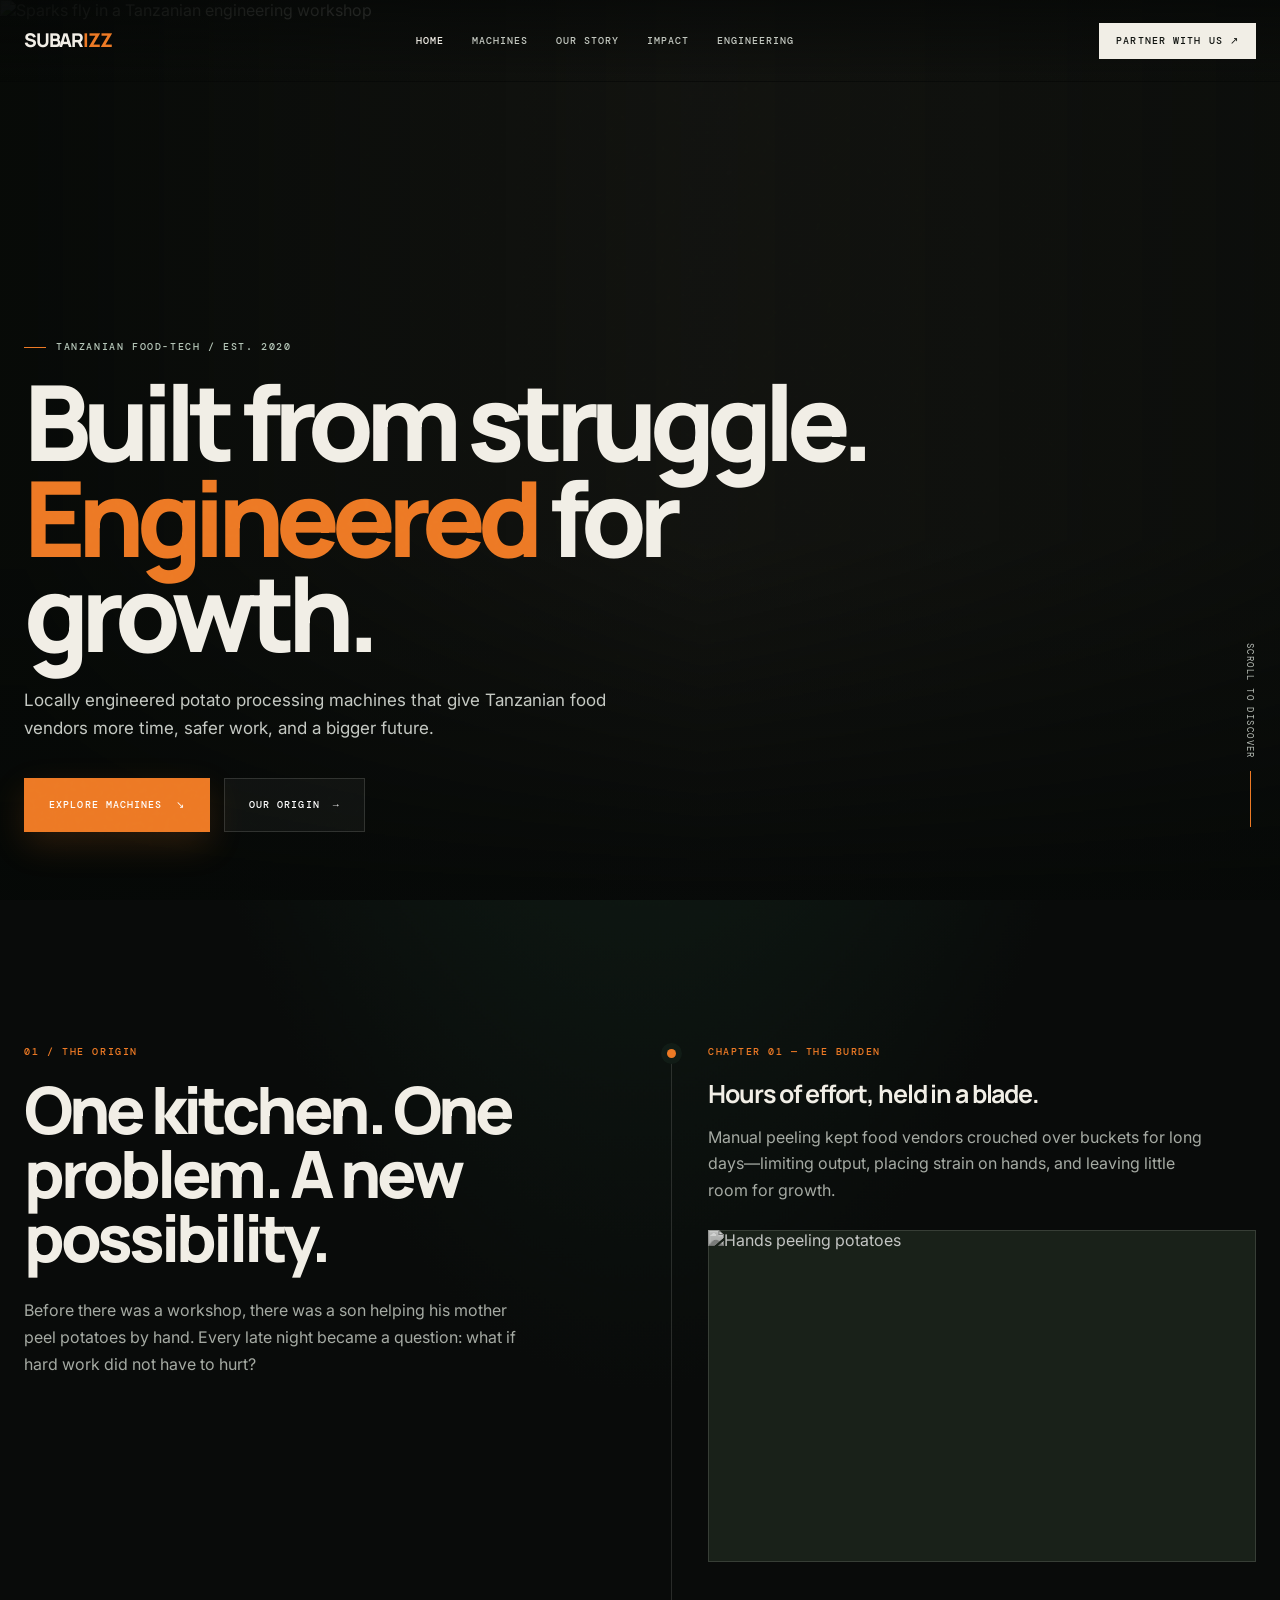
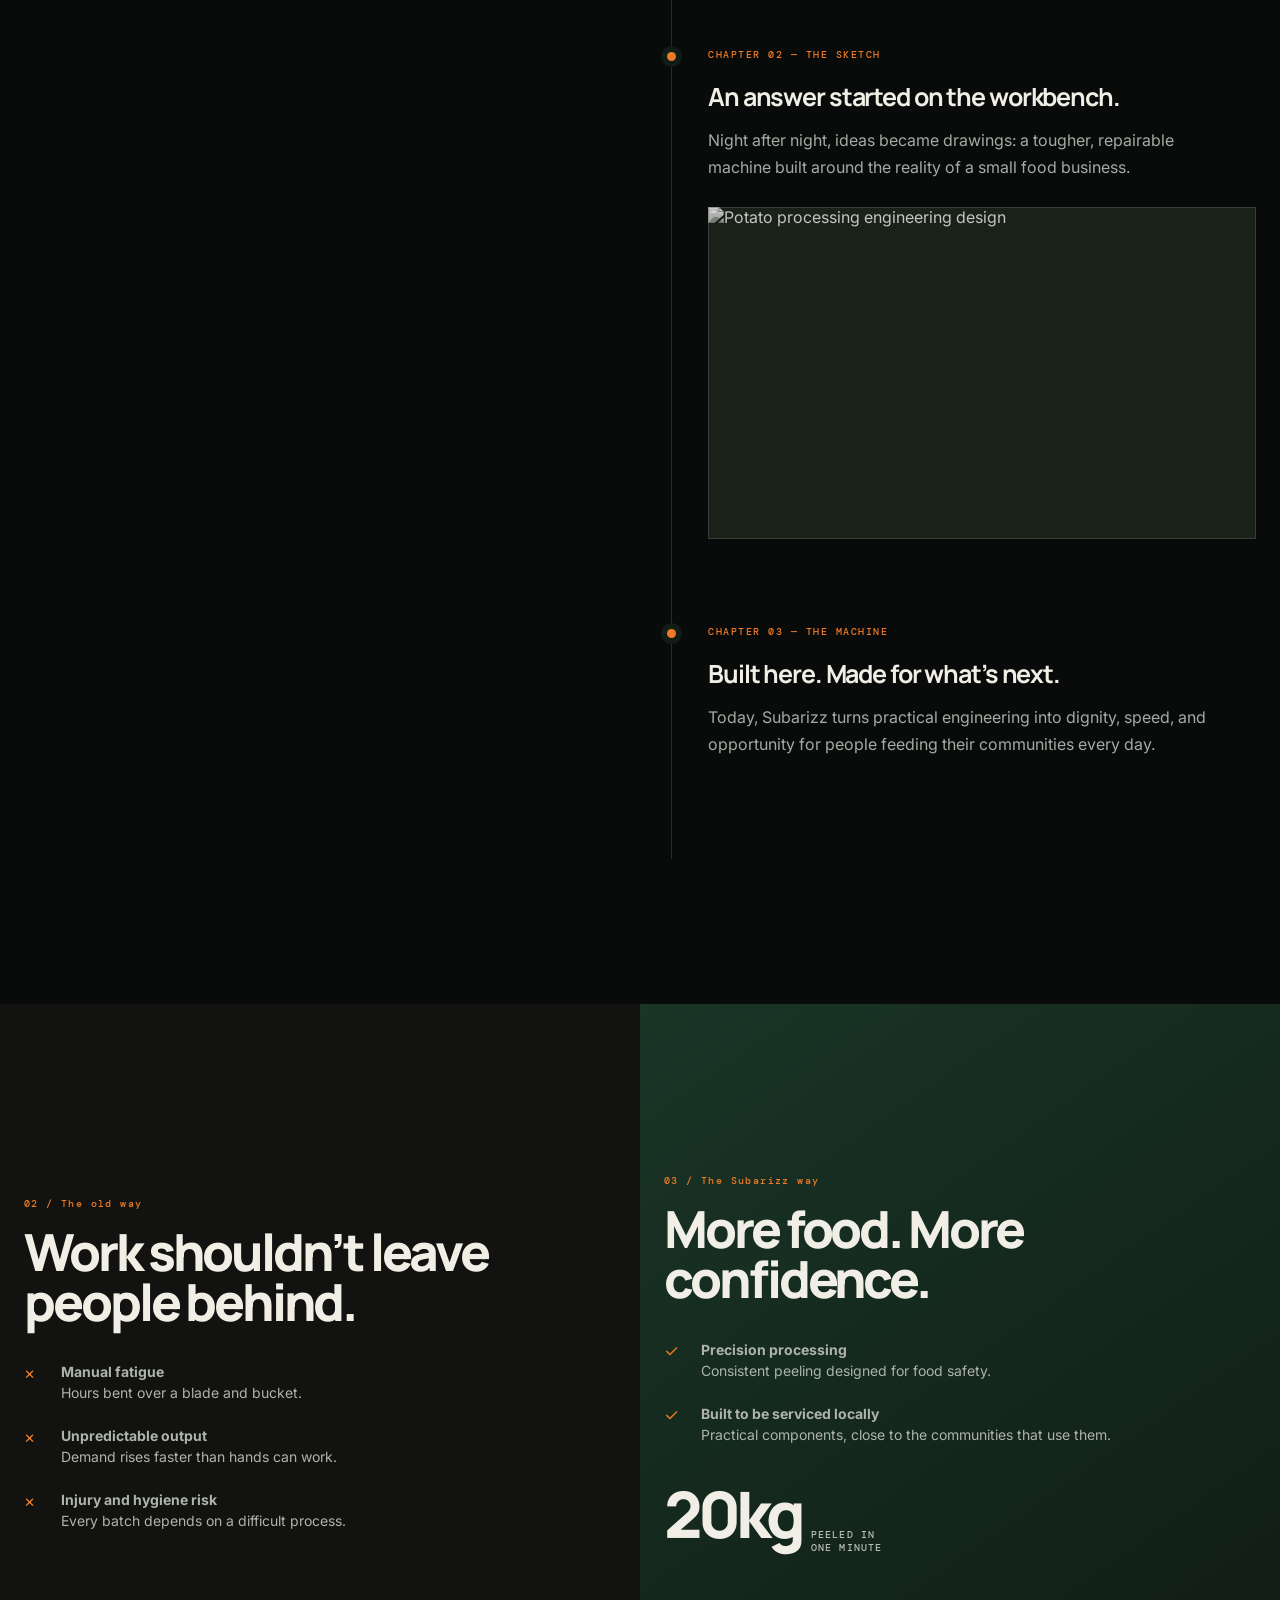
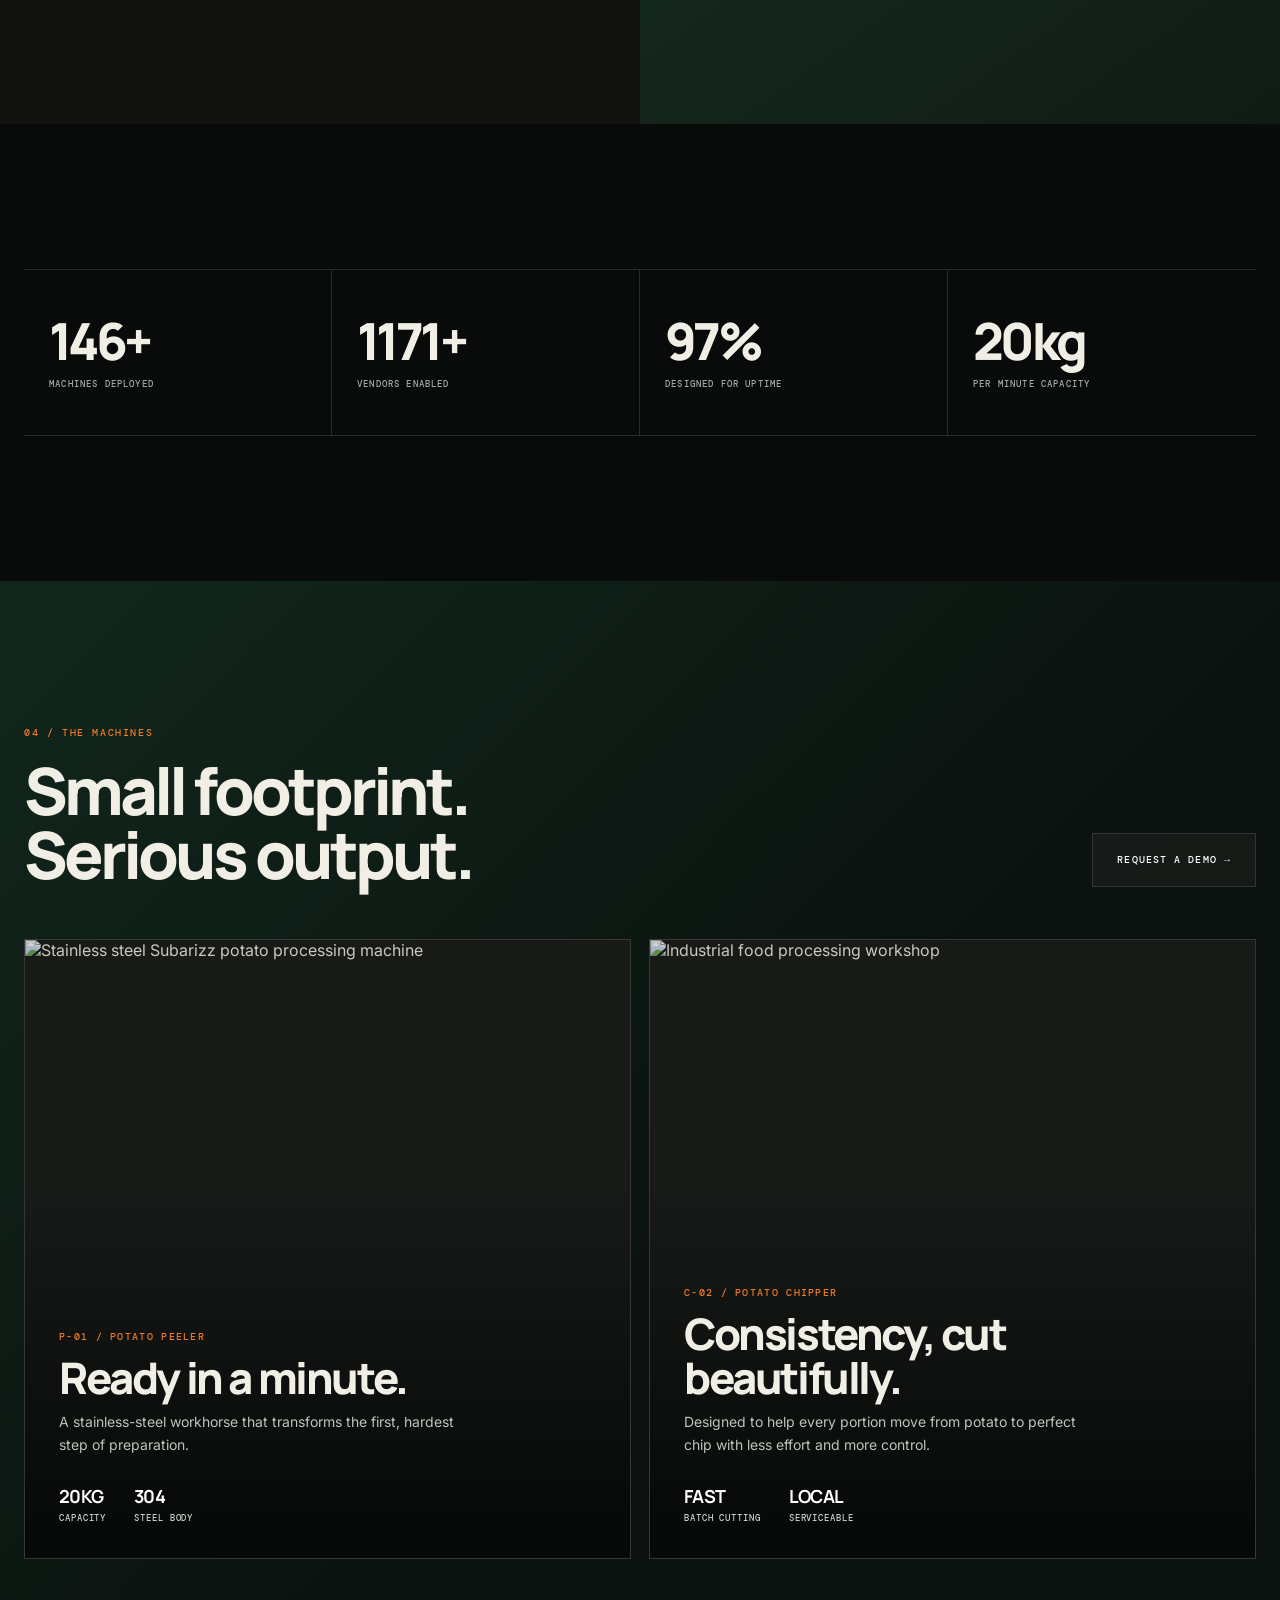
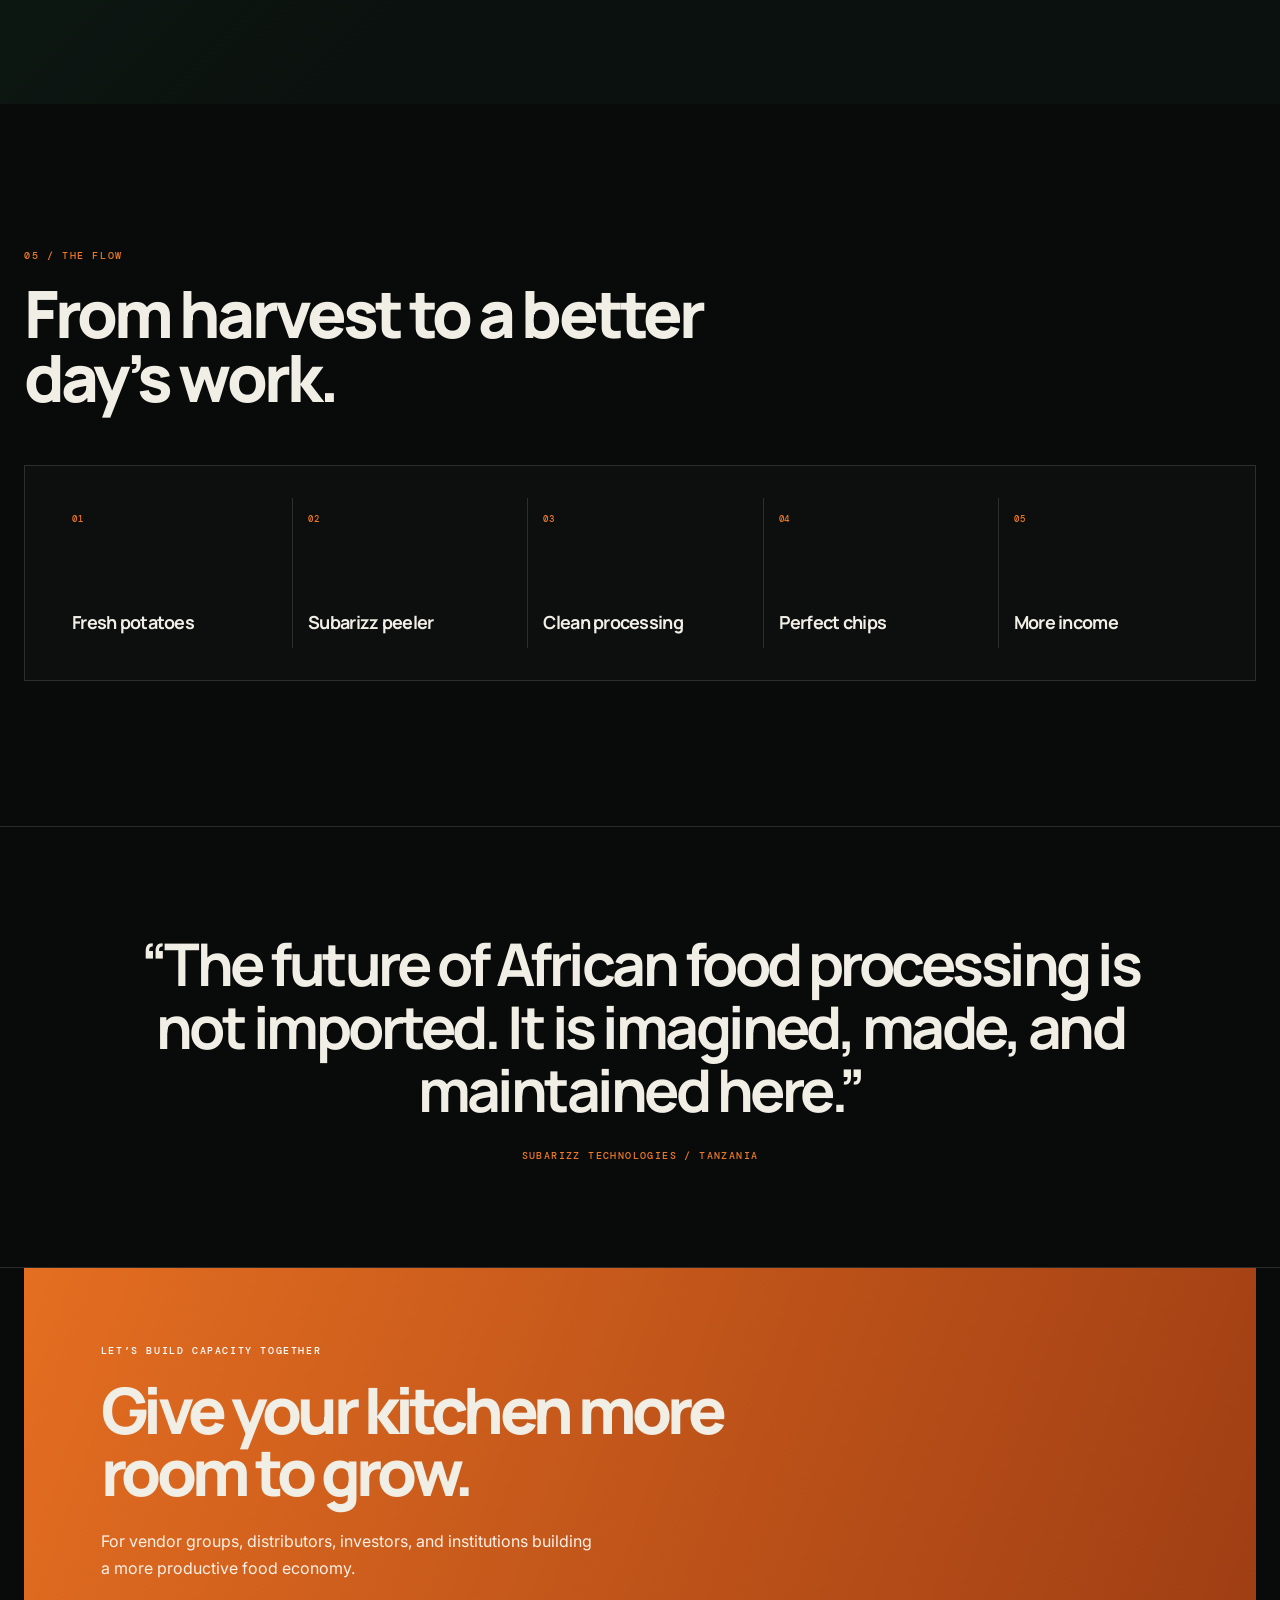
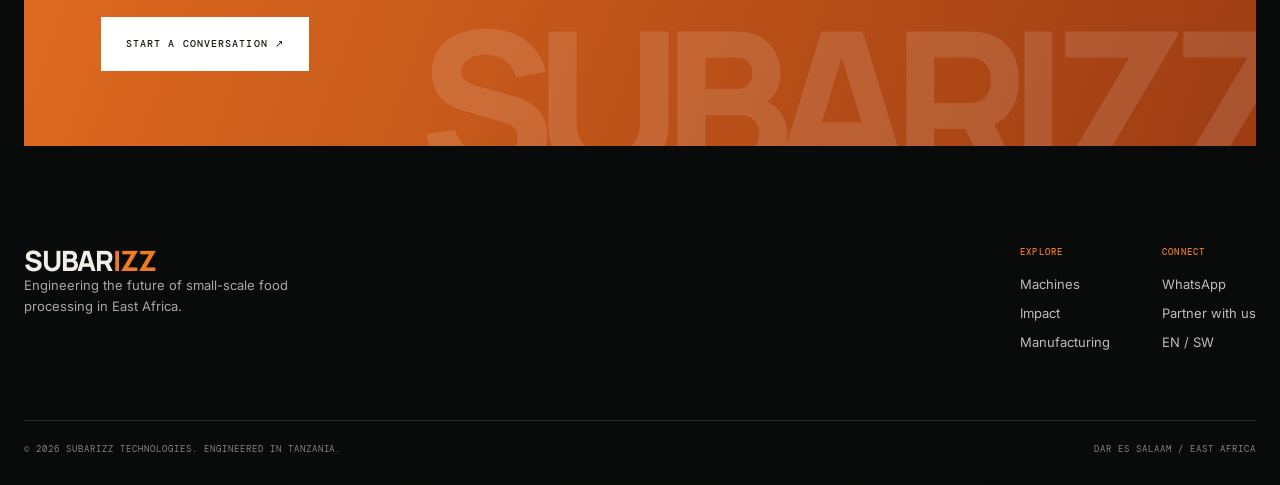
==== home.html @ 7fdd766c "added files" ====
<!doctype html><html lang="en"><head><meta charset="utf-8"><meta name="viewport" content="width=device-width,initial-scale=1"><meta name="theme-color" content="#090b0a"><meta name="description" content="Subarizz Technologies engineers potato processing machines for a more productive African food economy."><title>Subarizz Technologies — Engineered for Growth</title><link rel="stylesheet" href="subarizz.css"></head>
<body><div class="site"><div class="noise"></div><nav class="nav"><a class="brand" href="home.html">SUBAR<i>IZZ</i></a><div class="nav-links"><a class="active" href="home.html">Home</a><a href="#machines">Machines</a><a href="#origin">Our story</a><a href="impact.html">Impact</a><a href="manufacturing.html">Engineering</a></div><a class="nav-cta" href="#contact">Partner with us ↗</a><button class="menu" aria-label="Open menu">☰</button></nav>
<main><section class="hero"><div class="hero-media"><img alt="Sparks fly in a Tanzanian engineering workshop" src="https://lh3.googleusercontent.com/aida-public/[base64]"></div><div class="hero-copy"><div class="eyebrow reveal">Tanzanian food-tech / EST. 2020</div><h1 class="reveal delay-1">Built from struggle.<br><span class="accent">Engineered</span> for growth.</h1><p class="lead reveal delay-2">Locally engineered potato processing machines that give Tanzanian food vendors more time, safer work, and a bigger future.</p><div class="hero-actions reveal delay-2"><a class="button primary" href="#machines">Explore machines <span>↘</span></a><a class="button" href="#origin">Our origin <span>→</span></a></div></div><div class="scroll-note">Scroll to discover</div></section>

<section class="section" id="origin"><div class="story"><div class="sticky-intro reveal"><p class="section-label">01 / The origin</p><h2>One kitchen. One problem. A new possibility.</h2><p class="section-intro">Before there was a workshop, there was a son helping his mother peel potatoes by hand. Every late night became a question: what if hard work did not have to hurt?</p></div><div class="timeline"><article class="story-card reveal"><div class="story-number">CHAPTER 01 — THE BURDEN</div><h3>Hours of effort, held in a blade.</h3><p>Manual peeling kept food vendors crouched over buckets for long days—limiting output, placing strain on hands, and leaving little room for growth.</p><div class="image-frame"><img alt="Hands peeling potatoes" src="https://lh3.googleusercontent.com/aida-public/[base64]"></div></article><article class="story-card reveal"><div class="story-number">CHAPTER 02 — THE SKETCH</div><h3>An answer started on the workbench.</h3><p>Night after night, ideas became drawings: a tougher, repairable machine built around the reality of a small food business.</p><div class="image-frame"><img alt="Potato processing engineering design" src="https://lh3.googleusercontent.com/aida-public/[base64]"></div></article><article class="story-card reveal"><div class="story-number">CHAPTER 03 — THE MACHINE</div><h3>Built here. Made for what’s next.</h3><p>Today, Subarizz turns practical engineering into dignity, speed, and opportunity for people feeding their communities every day.</p></article></div></div></section>

<section class="split"><div class="split-pane manual reveal"><span class="pane-index">02 / The old way</span><h2>Work shouldn’t leave people behind.</h2><div class="features"><div class="feature"><span>×</span><div><b>Manual fatigue</b><br>Hours bent over a blade and bucket.</div></div><div class="feature"><span>×</span><div><b>Unpredictable output</b><br>Demand rises faster than hands can work.</div></div><div class="feature"><span>×</span><div><b>Injury and hygiene risk</b><br>Every batch depends on a difficult process.</div></div></div></div><div class="split-pane solution reveal"><span class="pane-index">03 / The Subarizz way</span><h2>More food. More confidence.</h2><div class="features"><div class="feature"><span>✓</span><div><b>Precision processing</b><br>Consistent peeling designed for food safety.</div></div><div class="feature"><span>✓</span><div><b>Built to be serviced locally</b><br>Practical components, close to the communities that use them.</div></div></div><div class="metric"><b>20kg</b><small>peeled in<br>one minute</small></div></div></section>

<section class="section"><div class="stats reveal"><div class="stat"><b data-count="150" data-suffix="+">0</b><span>Machines deployed</span></div><div class="stat"><b data-count="1200" data-suffix="+">0</b><span>Vendors enabled</span></div><div class="stat"><b data-count="99" data-suffix="%">0</b><span>Designed for uptime</span></div><div class="stat"><b data-count="20" data-suffix="kg">0</b><span>Per minute capacity</span></div></div></section>

<section class="section dark-green" id="machines"><div class="products-header reveal"><div><p class="section-label">04 / The machines</p><h2>Small footprint.<br>Serious output.</h2></div><a class="button" href="#contact">Request a demo →</a></div><div class="products"><article class="product media-card reveal"><img alt="Stainless steel Subarizz potato processing machine" src="https://lh3.googleusercontent.com/aida-public/[base64]"><div class="product-copy"><span class="product-name">P-01 / Potato peeler</span><h3>Ready in a minute.</h3><p>A stainless-steel workhorse that transforms the first, hardest step of preparation.</p><div class="product-meta"><span><b>20kg</b>capacity</span><span><b>304</b>steel body</span></div></div></article><article class="product media-card reveal delay-1"><img alt="Industrial food processing workshop" src="https://lh3.googleusercontent.com/aida-public/[base64]"><div class="product-copy"><span class="product-name">C-02 / Potato chipper</span><h3>Consistency, cut beautifully.</h3><p>Designed to help every portion move from potato to perfect chip with less effort and more control.</p><div class="product-meta"><span><b>Fast</b>batch cutting</span><span><b>Local</b>serviceable</span></div></div></article></div></section>

<section class="section"><div class="reveal"><p class="section-label">05 / The flow</p><h2>From harvest to a better day’s work.</h2></div><div class="flow reveal"><div class="flow-step"><span class="flow-num">01</span><b>Fresh potatoes</b></div><div class="flow-step"><span class="flow-num">02</span><b>Subarizz peeler</b></div><div class="flow-step"><span class="flow-num">03</span><b>Clean processing</b></div><div class="flow-step"><span class="flow-num">04</span><b>Perfect chips</b></div><div class="flow-step"><span class="flow-num">05</span><b>More income</b></div></div></section>

<section class="quote"><blockquote class="reveal">“The future of African food processing is not imported. It is imagined, made, and maintained here.”</blockquote><cite class="reveal delay-1">Subarizz Technologies / Tanzania</cite></section>

<section class="cta-banner" id="contact"><p class="section-label" style="color:#fff">Let’s build capacity together</p><h2>Give your kitchen more room to grow.</h2><p>For vendor groups, distributors, investors, and institutions building a more productive food economy.</p><a class="button" href="https://wa.me/255000000000">Start a conversation ↗</a></section></main>
<footer class="footer"><div class="footer-top"><div><a class="brand" href="home.html">SUBAR<i>IZZ</i></a><p>Engineering the future of small-scale food processing in East Africa.</p></div><div class="footer-links"><div><b>Explore</b><a href="#machines">Machines</a><a href="impact.html">Impact</a><a href="manufacturing.html">Manufacturing</a></div><div><b>Connect</b><a href="#contact">WhatsApp</a><a href="#contact">Partner with us</a><a href="#contact">EN / SW</a></div></div></div><div class="footer-bottom"><span>© 2026 Subarizz Technologies. Engineered in Tanzania.</span><span>Dar es Salaam / East Africa</span></div></footer></div><script src="subarizz.js"></script></body></html>
---- subarizz.css ----
@import url('https://fonts.googleapis.com/css2?family=DM+Mono:wght@400;500&family=Inter:wght@400;500;600;700;800&family=Manrope:wght@500;600;700;800&display=swap');

:root{--ink:#090b0a;--ink-2:#101512;--green:#183d2e;--green-bright:#6da37b;--cream:#f1eee6;--muted:#a5aaa3;--line:rgba(241,238,230,.14);--orange:#ed7a25;--silver:#c8cbc5;--max:1280px}*{box-sizing:border-box}html{scroll-behavior:smooth}body{margin:0;background:var(--ink);color:var(--cream);font-family:Inter,Arial,sans-serif;overflow-x:hidden}.site{background:radial-gradient(ellipse 90% 55% at 50% -10%,#1b3828 0%,transparent 55%),var(--ink)}a{color:inherit;text-decoration:none}button,input,textarea{font:inherit}.noise{pointer-events:none;position:fixed;inset:0;z-index:30;opacity:.04;background-image:url("data:image/svg+xml,%3Csvg viewBox='0 0 180 180' xmlns='http://www.w3.org/2000/svg'%3E%3Cfilter id='n'%3E%3CfeTurbulence type='fractalNoise' baseFrequency='.9' numOctaves='4' stitchTiles='stitch'/%3E%3C/filter%3E%3Crect width='100%25' height='100%25' filter='url(%23n)' opacity='.7'/%3E%3C/svg%3E");mix-blend-mode:soft-light}.nav{height:82px;position:fixed;z-index:20;top:0;left:0;width:100%;display:flex;align-items:center;justify-content:space-between;padding:0 max(24px,calc((100% - var(--max))/2));border-bottom:1px solid transparent;transition:.35s;background:linear-gradient(180deg,rgba(5,7,6,.64),transparent)}.nav.scrolled{background:rgba(9,11,10,.85);backdrop-filter:blur(18px);border-color:var(--line)}.brand{font:800 19px/1 Manrope,sans-serif;letter-spacing:-1.2px}.brand i{color:var(--orange);font-style:normal}.nav-links{display:flex;align-items:center;gap:28px;font:500 10px/1 'DM Mono',monospace;letter-spacing:.1em;text-transform:uppercase;color:#c3c8c0}.nav-links a{transition:.25s}.nav-links a:hover,.nav-links a.active{color:var(--cream)}.nav-cta,.button{border:0;cursor:pointer;display:inline-flex;align-items:center;justify-content:center;gap:13px;text-transform:uppercase;font:500 10px/1 'DM Mono',monospace;letter-spacing:.11em;transition:.3s}.nav-cta{padding:13px 17px;background:var(--cream);color:#101310}.nav-cta:hover{background:var(--orange);color:white;transform:translateY(-2px)}.menu{display:none;background:none;border:0;color:white;font-size:24px}.hero{min-height:100vh;display:grid;align-items:end;position:relative;overflow:hidden;padding:150px max(24px,calc((100% - var(--max))/2)) 68px}.hero-media,.hero-media:after{position:absolute;inset:0}.hero-media{z-index:0;background:#1a1a16}.hero-media img{width:100%;height:100%;object-fit:cover;opacity:.65;filter:saturate(.78) contrast(1.08);transform:scale(1.06);animation:ken 15s ease-out both}.hero-media:after{content:'';background:linear-gradient(90deg,rgba(5,8,6,.88) 2%,rgba(5,8,6,.35) 55%,rgba(5,8,6,.65)),linear-gradient(0deg,#090b0a 0%,transparent 40%)}@keyframes ken{to{transform:scale(1)}}.hero-copy{position:relative;z-index:1;max-width:900px}.eyebrow{font:500 10px/1.2 'DM Mono',monospace;color:#b5c6b8;letter-spacing:.16em;text-transform:uppercase;display:flex;align-items:center;gap:10px}.eyebrow:before{content:'';display:inline-block;width:22px;height:1px;background:var(--orange)}h1,h2,h3,p{margin-top:0}.hero h1{font:800 clamp(48px,8.2vw,126px)/.91 Manrope,sans-serif;letter-spacing:-.075em;margin:20px 0 26px;max-width:1000px}.accent{color:var(--orange)}.lead{max-width:600px;color:#c5c9c3;font-size:17px;line-height:1.65}.hero-actions{display:flex;align-items:center;gap:14px;margin-top:36px}.button{height:54px;padding:0 24px;color:#fff;border:1px solid var(--line);background:rgba(255,255,255,.04)}.button.primary{background:var(--orange);border-color:var(--orange);box-shadow:0 13px 35px rgba(237,122,37,.16)}.button:hover{transform:translateY(-3px);background:#fff;color:#0a0c0a;border-color:#fff}.scroll-note{position:absolute;right:max(24px,calc((100% - var(--max))/2));bottom:73px;z-index:1;writing-mode:vertical-rl;display:flex;gap:12px;align-items:center;color:#b8beb7;font:400 9px 'DM Mono',monospace;letter-spacing:.16em;text-transform:uppercase}.scroll-note:after{content:'';width:1px;height:56px;background:var(--orange);animation:scroll 1.8s ease-in-out infinite}@keyframes scroll{50%{transform:scaleY(.3);transform-origin:bottom}}.section{padding:145px max(24px,calc((100% - var(--max))/2));position:relative}.section.dark-green{background:linear-gradient(135deg,#11271d,#0b110e 60%)}.section-label{color:var(--orange);font:500 10px 'DM Mono',monospace;letter-spacing:.16em;text-transform:uppercase;margin-bottom:20px}.section h2{font:800 clamp(36px,5.1vw,76px)/.98 Manrope,sans-serif;letter-spacing:-.06em;max-width:750px;margin-bottom:27px}.section-intro{color:var(--muted);font-size:16px;line-height:1.7;max-width:510px}.story{display:grid;grid-template-columns:1fr 1.1fr;gap:9vw;align-items:start}.sticky-intro{position:sticky;top:145px}.timeline{border-left:1px solid var(--line);padding-left:36px}.story-card{position:relative;padding:0 0 86px}.story-card:before{content:'';position:absolute;width:9px;height:9px;border-radius:50%;background:var(--orange);left:-41px;top:4px;box-shadow:0 0 0 6px #111c16}.story-number{font:500 10px 'DM Mono',monospace;letter-spacing:.15em;color:var(--orange);margin-bottom:18px}.story-card h3{font:700 25px Manrope,sans-serif;letter-spacing:-.045em;margin-bottom:13px}.story-card p{color:var(--muted);line-height:1.65;max-width:500px}.image-frame{margin-top:27px;position:relative;overflow:hidden;background:#192119}.image-frame:after{content:'';position:absolute;inset:0;border:1px solid var(--line);pointer-events:none}.image-frame img{width:100%;aspect-ratio:1.65;object-fit:cover;display:block;filter:grayscale(1);opacity:.8;transition:1.2s}.story-card:hover img,.media-card:hover img{filter:grayscale(0);transform:scale(1.05);opacity:1}.split{display:grid;grid-template-columns:1fr 1fr;min-height:720px}.split-pane{padding:clamp(55px,8vw,130px) max(24px,calc((100vw - var(--max))/4));display:flex;flex-direction:column;justify-content:center;position:relative;overflow:hidden}.split-pane.manual{background:#121310}.split-pane.solution{background:linear-gradient(145deg,#193526,#101b15)}.pane-index{font:500 10px 'DM Mono',monospace;letter-spacing:.14em;color:var(--orange)}.split h2{font:800 clamp(38px,4vw,66px)/.98 Manrope,sans-serif;letter-spacing:-.06em;margin:16px 0 35px}.features{display:grid;gap:22px}.feature{display:grid;grid-template-columns:24px 1fr;gap:13px;color:#aeb3ad;font-size:14px;line-height:1.5}.feature span{color:var(--orange);font-size:17px}.metric{display:flex;align-items:baseline;gap:10px;margin-top:40px}.metric b{font:800 64px/.9 Manrope,sans-serif;letter-spacing:-.08em}.metric small{color:#b6bbb5;font:500 10px 'DM Mono',monospace;letter-spacing:.12em;text-transform:uppercase;max-width:110px}.stats{display:grid;grid-template-columns:repeat(4,1fr);border-top:1px solid var(--line);border-bottom:1px solid var(--line)}.stat{padding:45px 25px;border-right:1px solid var(--line)}.stat:last-child{border:0}.stat b{display:block;font:800 clamp(38px,4vw,60px)/1 Manrope,sans-serif;letter-spacing:-.07em}.stat span{display:block;color:var(--muted);margin-top:12px;font:500 9px 'DM Mono',monospace;letter-spacing:.13em;text-transform:uppercase}.products-header{display:flex;justify-content:space-between;align-items:end;margin-bottom:52px}.products-header h2{margin:0}.products{display:grid;grid-template-columns:1fr 1fr;gap:18px}.product{position:relative;min-height:620px;overflow:hidden;padding:34px;background:#171a17;border:1px solid var(--line);display:flex;flex-direction:column;justify-content:flex-end}.product img{position:absolute;inset:0;width:100%;height:100%;object-fit:cover;opacity:.82;filter:saturate(.8);transition:1s}.product:after{content:'';position:absolute;inset:0;background:linear-gradient(0deg,rgba(5,8,6,.93) 5%,transparent 60%)}.product:hover img{transform:scale(1.07)}.product-copy{z-index:1;position:relative}.product-name{font:500 10px 'DM Mono',monospace;letter-spacing:.13em;color:var(--orange);text-transform:uppercase}.product h3{font:800 clamp(32px,3.4vw,54px)/1 Manrope,sans-serif;letter-spacing:-.055em;margin:12px 0}.product p{max-width:400px;color:#bec4bc;font-size:14px;line-height:1.6}.product-meta{display:flex;gap:28px;margin-top:28px}.product-meta span{font:500 9px 'DM Mono',monospace;letter-spacing:.1em;text-transform:uppercase;color:#c9cec7}.product-meta b{font:700 18px Manrope,sans-serif;color:white;display:block;letter-spacing:-.04em;margin-bottom:4px}.flow{padding:32px;border:1px solid var(--line);background:rgba(255,255,255,.02);display:grid;grid-template-columns:repeat(5,1fr);gap:10px;margin-top:55px}.flow-step{min-height:150px;position:relative;padding:15px;border-left:1px solid var(--line);display:flex;flex-direction:column;justify-content:space-between}.flow-step:first-child{border:0}.flow-num{font:500 9px 'DM Mono',monospace;color:var(--orange);letter-spacing:.1em}.flow-step b{font:700 18px/1.1 Manrope,sans-serif;letter-spacing:-.04em}.impact-grid{display:grid;grid-template-columns:1.4fr .8fr .8fr;gap:16px;margin-top:55px}.impact-card{min-height:300px;padding:30px;background:#173222;border:1px solid rgba(255,255,255,.12);position:relative;overflow:hidden}.impact-card:nth-child(2),.impact-card:nth-child(3){background:#161a17}.impact-card b{font:800 60px/.9 Manrope,sans-serif;letter-spacing:-.08em;display:block}.impact-card p{color:#bcc3bb;margin:18px 0 0;font-size:13px;line-height:1.5}.impact-card .ring{position:absolute;right:-33px;bottom:-45px;width:190px;height:190px;border:1px solid rgba(237,122,37,.5);border-radius:50%;box-shadow:0 0 0 25px rgba(237,122,37,.08),0 0 0 50px rgba(237,122,37,.04)}.manufacturing{display:grid;grid-template-columns:1fr 1fr;gap:48px;align-items:center}.manufacturing .large-media{height:610px;overflow:hidden;position:relative}.large-media img{height:100%;width:100%;object-fit:cover;filter:grayscale(.7);transition:1s}.large-media:hover img{filter:none;transform:scale(1.04)}.manufacturing-list{display:grid;gap:0;margin-top:35px}.manufacturing-list div{padding:18px 0;border-top:1px solid var(--line);display:flex;justify-content:space-between;gap:20px}.manufacturing-list span{font:500 10px 'DM Mono',monospace;letter-spacing:.12em;color:var(--orange)}.manufacturing-list b{font:600 15px Manrope,sans-serif}.quote{border-top:1px solid var(--line);border-bottom:1px solid var(--line);padding:105px 0;text-align:center}.quote blockquote{font:700 clamp(31px,4.6vw,65px)/1.07 Manrope,sans-serif;letter-spacing:-.06em;max-width:1000px;margin:0 auto}.quote cite{display:block;margin-top:28px;font:500 10px 'DM Mono',monospace;letter-spacing:.14em;color:var(--orange);text-transform:uppercase;font-style:normal}.cta-banner{margin:0 max(24px,calc((100% - var(--max))/2));padding:75px clamp(26px,6vw,86px);background:linear-gradient(110deg,#e46e21,#9d3c13);position:relative;overflow:hidden}.cta-banner:after{content:'SUBARIZZ';position:absolute;right:-30px;bottom:-58px;font:800 clamp(86px,16vw,220px)/1 Manrope,sans-serif;letter-spacing:-.1em;color:rgba(255,255,255,.12)}.cta-banner h2{z-index:1;position:relative;font:800 clamp(36px,5vw,67px)/.96 Manrope,sans-serif;letter-spacing:-.07em;max-width:680px;margin:0 0 26px}.cta-banner p{position:relative;z-index:1;max-width:500px;color:#fff1e8;line-height:1.65}.cta-banner .button{position:relative;z-index:1;margin-top:20px;border-color:#fff;background:#fff;color:#1a1a13}.footer{padding:100px max(24px,calc((100% - var(--max))/2)) 30px}.footer-top{display:flex;justify-content:space-between;gap:30px;padding-bottom:70px}.footer .brand{font-size:28px}.footer p{max-width:330px;color:var(--muted);font-size:13px;line-height:1.6}.footer-links{display:flex;gap:52px}.footer-links div{display:grid;gap:13px;align-content:start}.footer-links b{font:500 9px 'DM Mono',monospace;color:var(--orange);letter-spacing:.13em;text-transform:uppercase;margin-bottom:5px}.footer-links a{font-size:13px;color:#babfb9}.footer-bottom{border-top:1px solid var(--line);padding-top:22px;color:#7f877f;font:400 9px 'DM Mono',monospace;letter-spacing:.11em;text-transform:uppercase;display:flex;justify-content:space-between}.reveal{opacity:0;transform:translateY(24px);transition:opacity .8s ease,transform .8s cubic-bezier(.2,.7,.2,1)}.reveal.in{opacity:1;transform:none}.delay-1{transition-delay:.12s}.delay-2{transition-delay:.24s}.map{height:460px;position:relative;border:1px solid var(--line);background:radial-gradient(circle at 54% 48%,rgba(237,122,37,.2),transparent 3%,rgba(22,57,41,.3) 3.5%,transparent 17%),radial-gradient(circle at 38% 34%,rgba(109,163,123,.35),transparent 2%,transparent 16%),linear-gradient(140deg,#162c20,#0a0e0b);overflow:hidden}.map:after{content:'';position:absolute;inset:0;background:repeating-linear-gradient(0deg,transparent 0 34px,rgba(255,255,255,.035) 35px),repeating-linear-gradient(90deg,transparent 0 34px,rgba(255,255,255,.035) 35px)}.map-name{position:absolute;z-index:1;left:8%;bottom:12%;font:800 clamp(46px,8vw,104px)/.8 Manrope,sans-serif;letter-spacing:-.1em;color:rgba(255,255,255,.2)}.map-dot{position:absolute;z-index:2;width:11px;height:11px;border-radius:50%;background:var(--orange);box-shadow:0 0 0 8px rgba(237,122,37,.13),0 0 28px var(--orange)}.map-dot.one{left:54%;top:49%}.map-dot.two{left:39%;top:35%;background:#9cc8a4;box-shadow:0 0 0 8px rgba(156,200,164,.12)}.map-dot.three{left:65%;top:28%}.map-label{position:absolute;z-index:2;font:500 9px 'DM Mono',monospace;letter-spacing:.13em;color:#f3f0e9}.map-label.a{left:56%;top:45%}.map-label.b{left:41%;top:31%}.comparison{margin-top:55px;border:1px solid var(--line)}.comparison-row{display:grid;grid-template-columns:1.6fr 1fr 1fr;border-top:1px solid var(--line)}.comparison-row:first-child{border:0}.comparison-row>*{padding:18px 22px;font-size:14px}.comparison-row b{font:600 15px Manrope,sans-serif}.comparison-row span{color:#9ba29b}.comparison-row .yes{color:#b6deb9}.comparison-row .no{color:#e69a75}.contact-grid{display:grid;grid-template-columns:.9fr 1.1fr;gap:18px;margin-top:55px}.contact-info,.contact-form{padding:35px;background:#141915;border:1px solid var(--line)}.contact-info h3,.contact-form h3{font:700 25px Manrope,sans-serif;letter-spacing:-.05em}.contact-info p{color:var(--muted);font-size:14px;line-height:1.6}.contact-link{margin-top:26px;display:block;color:var(--orange);font:500 11px 'DM Mono',monospace;letter-spacing:.08em}.contact-form{display:grid;grid-template-columns:1fr 1fr;gap:20px}.contact-form h3{grid-column:1/-1;margin:0}.contact-form input,.contact-form textarea{width:100%;background:transparent;border:0;border-bottom:1px solid var(--line);padding:13px 0;color:#fff;outline:0;font-size:13px}.contact-form textarea{grid-column:1/-1;resize:vertical;min-height:70px}.contact-form .button{justify-self:start}
@media(max-width:800px){.nav{height:68px;padding:0 20px}.nav-links,.nav-cta{display:none}.menu{display:block}.hero{padding:120px 24px 50px;min-height:730px}.hero h1{font-size:clamp(50px,14vw,76px)}.hero-media img{object-position:58% center}.scroll-note{display:none}.section{padding:90px 24px}.story,.manufacturing,.contact-grid{grid-template-columns:1fr;gap:45px}.sticky-intro{position:static}.timeline{padding-left:25px}.story-card:before{left:-30px}.split,.products,.impact-grid{grid-template-columns:1fr}.split-pane{min-height:550px;padding:65px 24px}.stats{grid-template-columns:1fr 1fr}.stat:nth-child(2){border-right:0}.stat:nth-child(-n+2){border-bottom:1px solid var(--line)}.products-header{display:block}.products-header .button{margin-top:20px}.product{min-height:520px}.flow{grid-template-columns:1fr 1fr;padding:12px}.flow-step{min-height:110px}.flow-step:nth-child(odd){border-left:0}.impact-card{min-height:220px}.manufacturing .large-media{height:400px}.footer-top{display:block}.footer-links{margin-top:42px;gap:30px}.footer-bottom{display:block;line-height:1.8}.comparison{overflow-x:auto}.comparison-row{min-width:570px}.cta-banner{margin:0 24px;padding:55px 27px}.contact-form{grid-template-columns:1fr}.contact-form h3,.contact-form textarea{grid-column:auto}}
@media(prefers-reduced-motion:reduce){*,*:before,*:after{animation-duration:.01ms!important;transition-duration:.01ms!important;scroll-behavior:auto!important}.reveal{opacity:1;transform:none}}
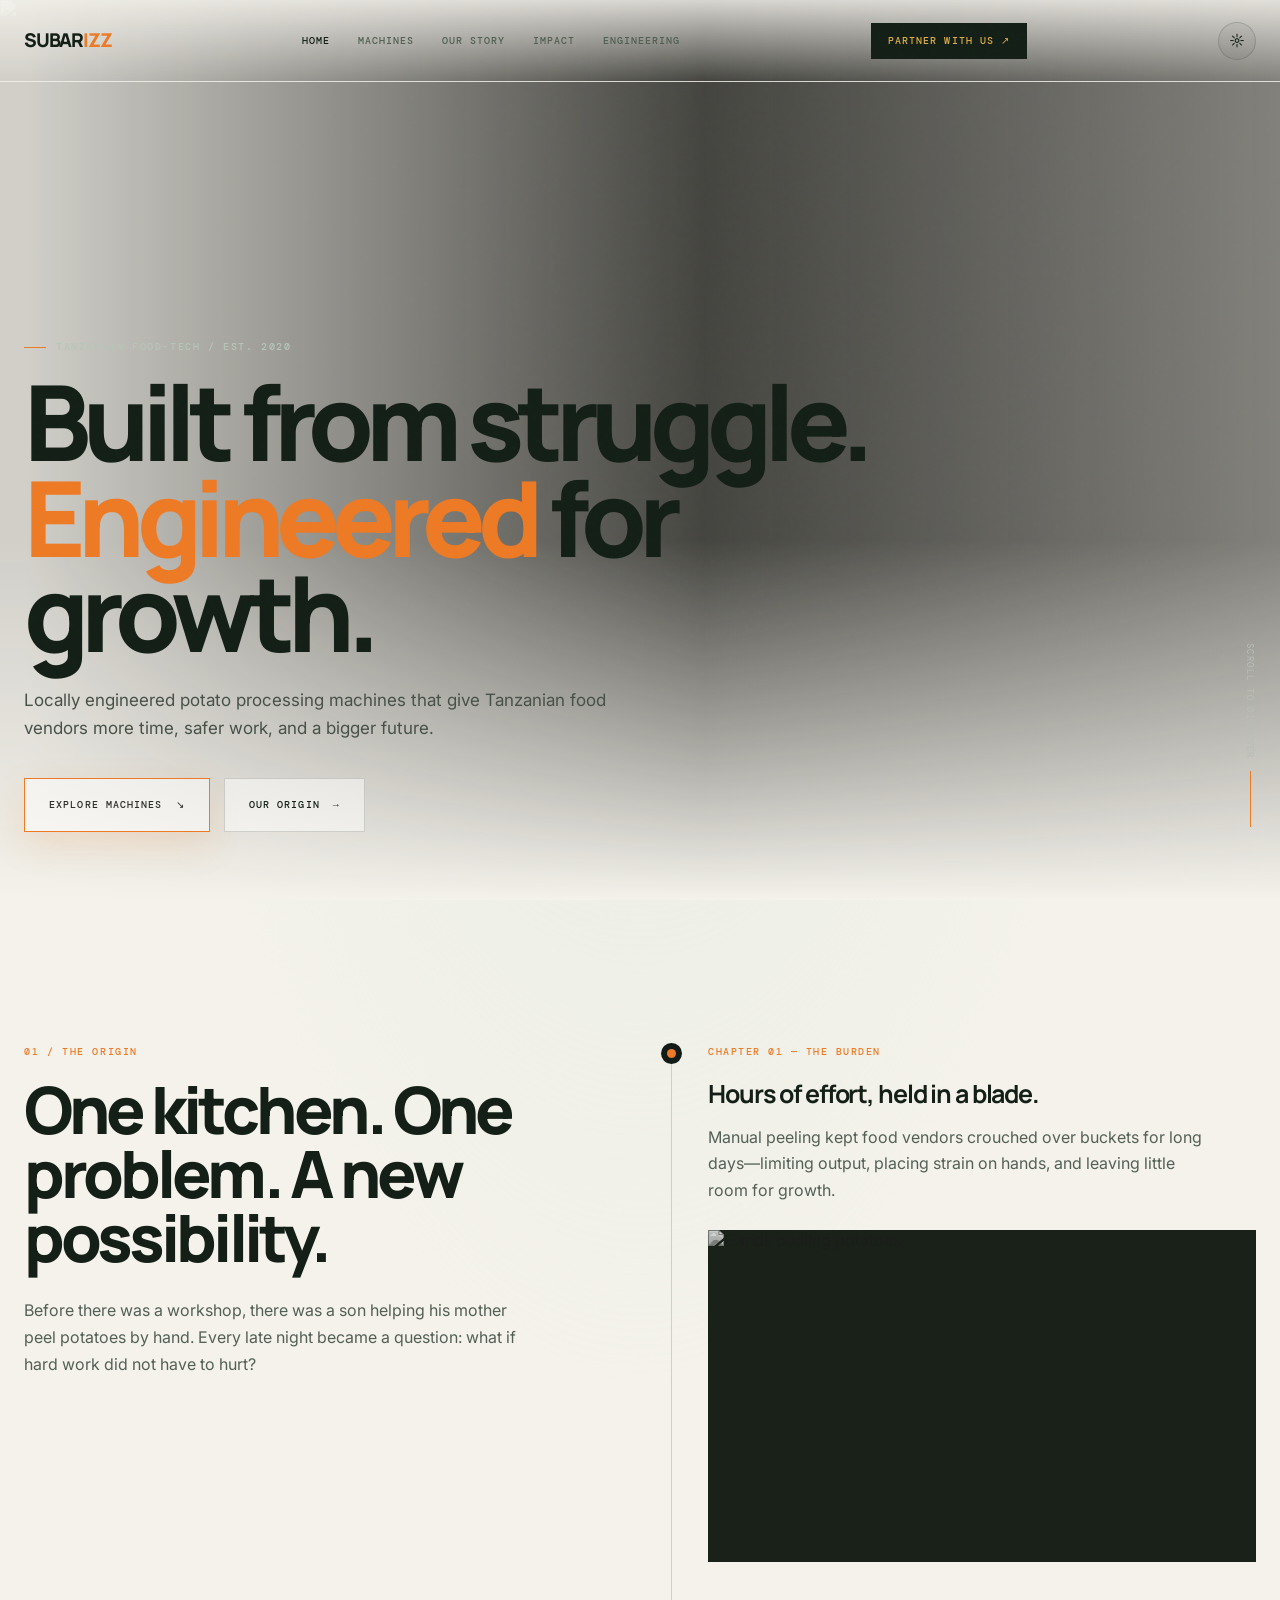
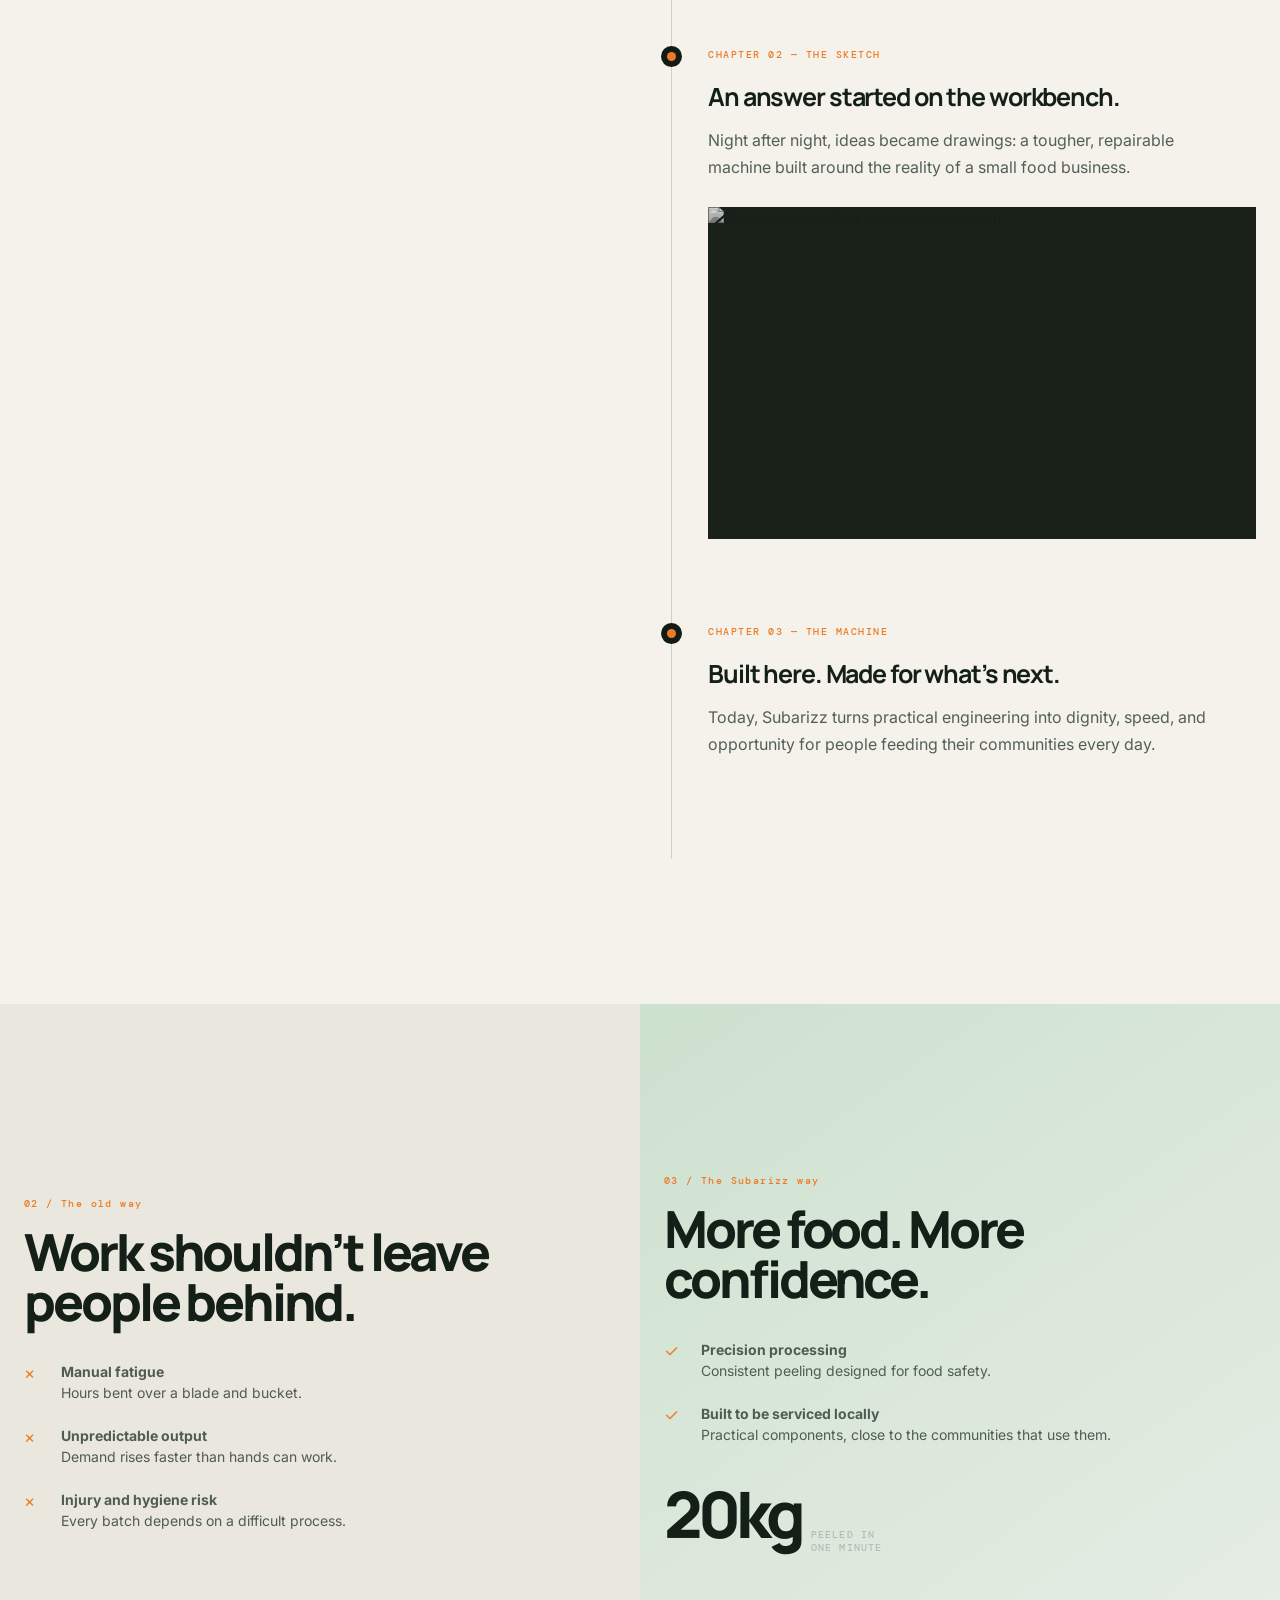
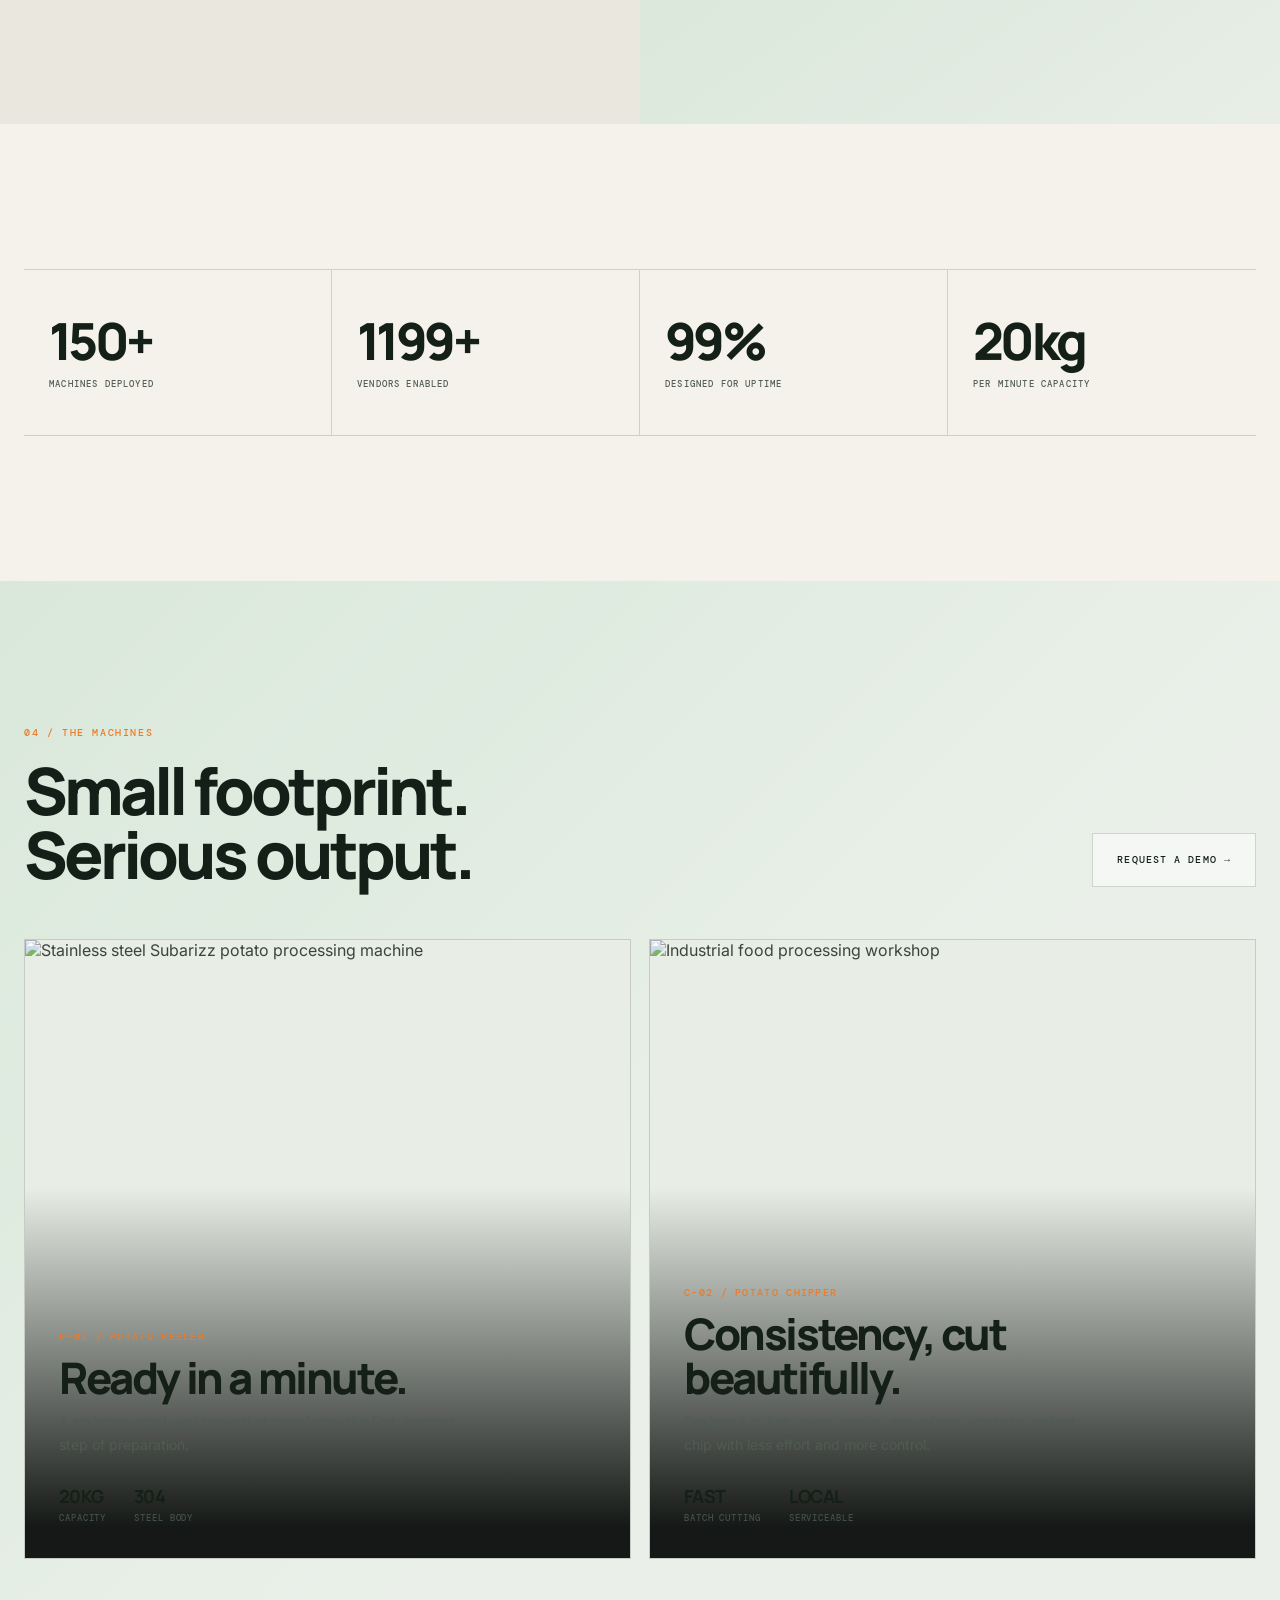
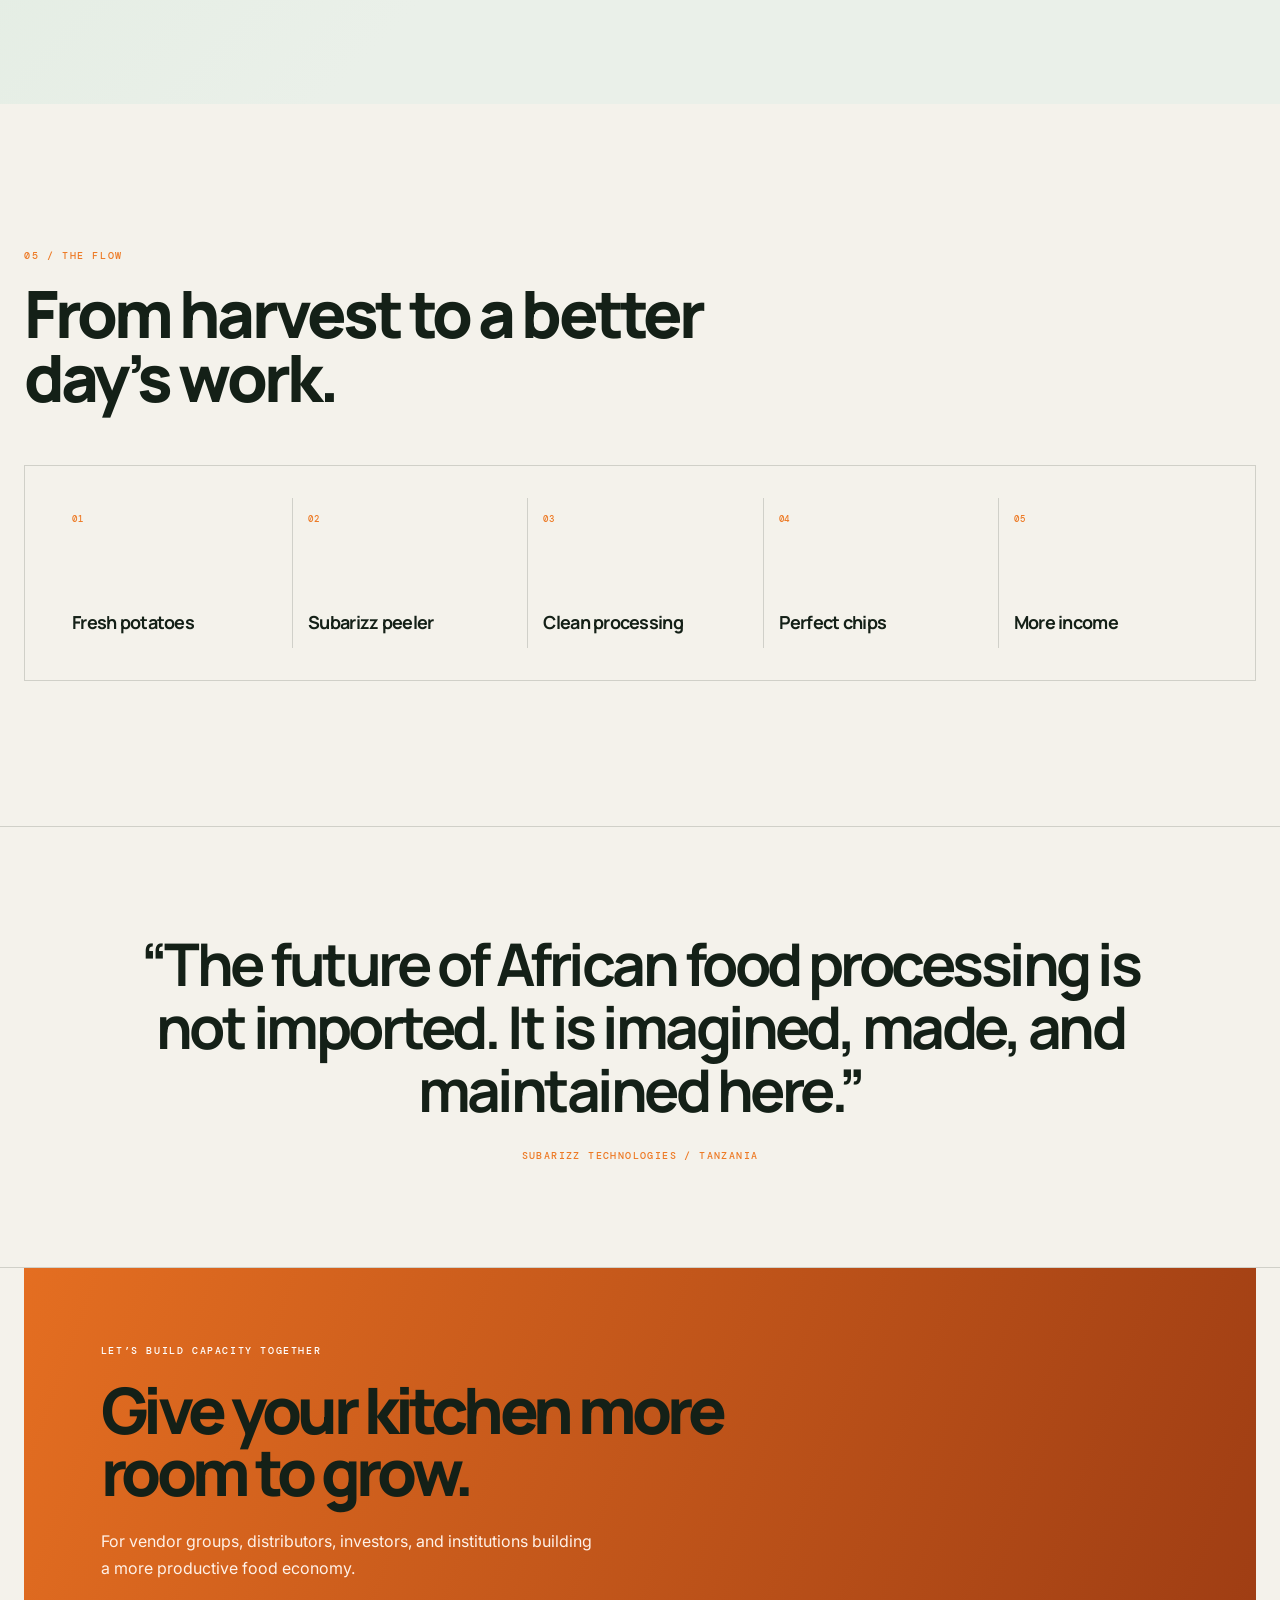
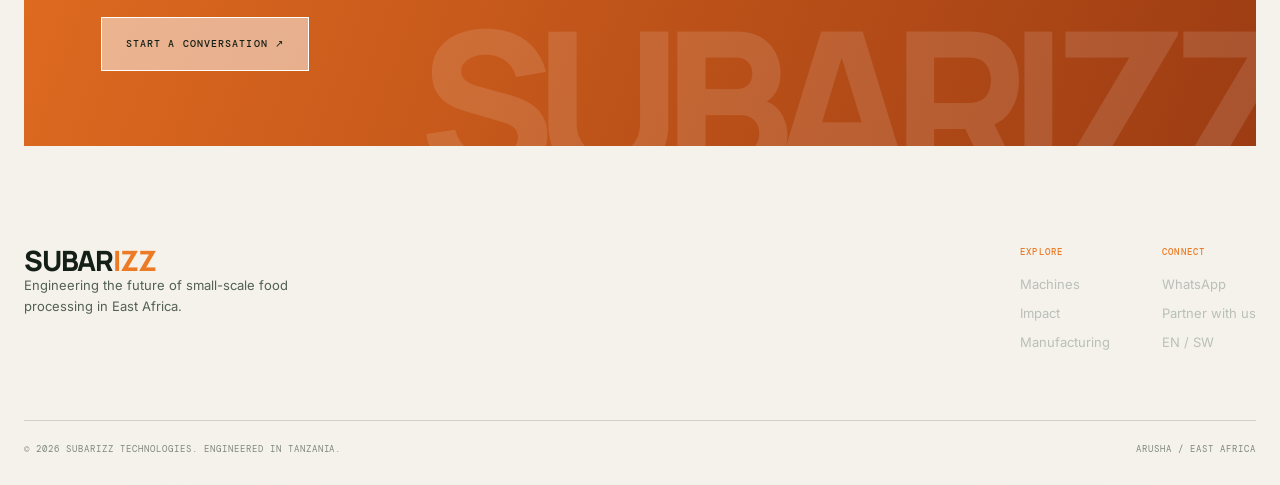
==== commit c7ea69fd: "added change in theme" ====
--- a/home.html
+++ b/home.html
@@ -14,5 +14,5 @@
 
 <section class="quote"><blockquote class="reveal">“The future of African food processing is not imported. It is imagined, made, and maintained here.”</blockquote><cite class="reveal delay-1">Subarizz Technologies / Tanzania</cite></section>
 
-<section class="cta-banner" id="contact"><p class="section-label" style="color:#fff">Let’s build capacity together</p><h2>Give your kitchen more room to grow.</h2><p>For vendor groups, distributors, investors, and institutions building a more productive food economy.</p><a class="button" href="https://wa.me/255000000000">Start a conversation ↗</a></section></main>
-<footer class="footer"><div class="footer-top"><div><a class="brand" href="home.html">SUBAR<i>IZZ</i></a><p>Engineering the future of small-scale food processing in East Africa.</p></div><div class="footer-links"><div><b>Explore</b><a href="#machines">Machines</a><a href="impact.html">Impact</a><a href="manufacturing.html">Manufacturing</a></div><div><b>Connect</b><a href="#contact">WhatsApp</a><a href="#contact">Partner with us</a><a href="#contact">EN / SW</a></div></div></div><div class="footer-bottom"><span>© 2026 Subarizz Technologies. Engineered in Tanzania.</span><span>Dar es Salaam / East Africa</span></div></footer></div><script src="subarizz.js"></script></body></html>
+<section class="cta-banner" id="contact"><p class="section-label" style="color:#fff">Let’s build capacity together</p><h2>Give your kitchen more room to grow.</h2><p>For vendor groups, distributors, investors, and institutions building a more productive food economy.</p><a class="button" href="https://wa.me/255716540905">Start a conversation ↗</a></section></main>
+<footer class="footer"><div class="footer-top"><div><a class="brand" href="home.html">SUBAR<i>IZZ</i></a><p>Engineering the future of small-scale food processing in East Africa.</p></div><div class="footer-links"><div><b>Explore</b><a href="#machines">Machines</a><a href="impact.html">Impact</a><a href="manufacturing.html">Manufacturing</a></div><div><b>Connect</b><a href="#contact">WhatsApp</a><a href="#contact">Partner with us</a><a href="#contact">EN / SW</a></div></div></div><div class="footer-bottom"><span>© 2026 Subarizz Technologies. Engineered in Tanzania.</span><span>Arusha / East Africa</span></div></footer></div><script src="subarizz.js"></script></body></html>
--- a/subarizz.css
+++ b/subarizz.css
@@ -1,5 +1,14 @@
 @import url('https://fonts.googleapis.com/css2?family=DM+Mono:wght@400;500&family=Inter:wght@400;500;600;700;800&family=Manrope:wght@500;600;700;800&display=swap');
 
-:root{--ink:#090b0a;--ink-2:#101512;--green:#183d2e;--green-bright:#6da37b;--cream:#f1eee6;--muted:#a5aaa3;--line:rgba(241,238,230,.14);--orange:#ed7a25;--silver:#c8cbc5;--max:1280px}*{box-sizing:border-box}html{scroll-behavior:smooth}body{margin:0;background:var(--ink);color:var(--cream);font-family:Inter,Arial,sans-serif;overflow-x:hidden}.site{background:radial-gradient(ellipse 90% 55% at 50% -10%,#1b3828 0%,transparent 55%),var(--ink)}a{color:inherit;text-decoration:none}button,input,textarea{font:inherit}.noise{pointer-events:none;position:fixed;inset:0;z-index:30;opacity:.04;background-image:url("data:image/svg+xml,%3Csvg viewBox='0 0 180 180' xmlns='http://www.w3.org/2000/svg'%3E%3Cfilter id='n'%3E%3CfeTurbulence type='fractalNoise' baseFrequency='.9' numOctaves='4' stitchTiles='stitch'/%3E%3C/filter%3E%3Crect width='100%25' height='100%25' filter='url(%23n)' opacity='.7'/%3E%3C/svg%3E");mix-blend-mode:soft-light}.nav{height:82px;position:fixed;z-index:20;top:0;left:0;width:100%;display:flex;align-items:center;justify-content:space-between;padding:0 max(24px,calc((100% - var(--max))/2));border-bottom:1px solid transparent;transition:.35s;background:linear-gradient(180deg,rgba(5,7,6,.64),transparent)}.nav.scrolled{background:rgba(9,11,10,.85);backdrop-filter:blur(18px);border-color:var(--line)}.brand{font:800 19px/1 Manrope,sans-serif;letter-spacing:-1.2px}.brand i{color:var(--orange);font-style:normal}.nav-links{display:flex;align-items:center;gap:28px;font:500 10px/1 'DM Mono',monospace;letter-spacing:.1em;text-transform:uppercase;color:#c3c8c0}.nav-links a{transition:.25s}.nav-links a:hover,.nav-links a.active{color:var(--cream)}.nav-cta,.button{border:0;cursor:pointer;display:inline-flex;align-items:center;justify-content:center;gap:13px;text-transform:uppercase;font:500 10px/1 'DM Mono',monospace;letter-spacing:.11em;transition:.3s}.nav-cta{padding:13px 17px;background:var(--cream);color:#101310}.nav-cta:hover{background:var(--orange);color:white;transform:translateY(-2px)}.menu{display:none;background:none;border:0;color:white;font-size:24px}.hero{min-height:100vh;display:grid;align-items:end;position:relative;overflow:hidden;padding:150px max(24px,calc((100% - var(--max))/2)) 68px}.hero-media,.hero-media:after{position:absolute;inset:0}.hero-media{z-index:0;background:#1a1a16}.hero-media img{width:100%;height:100%;object-fit:cover;opacity:.65;filter:saturate(.78) contrast(1.08);transform:scale(1.06);animation:ken 15s ease-out both}.hero-media:after{content:'';background:linear-gradient(90deg,rgba(5,8,6,.88) 2%,rgba(5,8,6,.35) 55%,rgba(5,8,6,.65)),linear-gradient(0deg,#090b0a 0%,transparent 40%)}@keyframes ken{to{transform:scale(1)}}.hero-copy{position:relative;z-index:1;max-width:900px}.eyebrow{font:500 10px/1.2 'DM Mono',monospace;color:#b5c6b8;letter-spacing:.16em;text-transform:uppercase;display:flex;align-items:center;gap:10px}.eyebrow:before{content:'';display:inline-block;width:22px;height:1px;background:var(--orange)}h1,h2,h3,p{margin-top:0}.hero h1{font:800 clamp(48px,8.2vw,126px)/.91 Manrope,sans-serif;letter-spacing:-.075em;margin:20px 0 26px;max-width:1000px}.accent{color:var(--orange)}.lead{max-width:600px;color:#c5c9c3;font-size:17px;line-height:1.65}.hero-actions{display:flex;align-items:center;gap:14px;margin-top:36px}.button{height:54px;padding:0 24px;color:#fff;border:1px solid var(--line);background:rgba(255,255,255,.04)}.button.primary{background:var(--orange);border-color:var(--orange);box-shadow:0 13px 35px rgba(237,122,37,.16)}.button:hover{transform:translateY(-3px);background:#fff;color:#0a0c0a;border-color:#fff}.scroll-note{position:absolute;right:max(24px,calc((100% - var(--max))/2));bottom:73px;z-index:1;writing-mode:vertical-rl;display:flex;gap:12px;align-items:center;color:#b8beb7;font:400 9px 'DM Mono',monospace;letter-spacing:.16em;text-transform:uppercase}.scroll-note:after{content:'';width:1px;height:56px;background:var(--orange);animation:scroll 1.8s ease-in-out infinite}@keyframes scroll{50%{transform:scaleY(.3);transform-origin:bottom}}.section{padding:145px max(24px,calc((100% - var(--max))/2));position:relative}.section.dark-green{background:linear-gradient(135deg,#11271d,#0b110e 60%)}.section-label{color:var(--orange);font:500 10px 'DM Mono',monospace;letter-spacing:.16em;text-transform:uppercase;margin-bottom:20px}.section h2{font:800 clamp(36px,5.1vw,76px)/.98 Manrope,sans-serif;letter-spacing:-.06em;max-width:750px;margin-bottom:27px}.section-intro{color:var(--muted);font-size:16px;line-height:1.7;max-width:510px}.story{display:grid;grid-template-columns:1fr 1.1fr;gap:9vw;align-items:start}.sticky-intro{position:sticky;top:145px}.timeline{border-left:1px solid var(--line);padding-left:36px}.story-card{position:relative;padding:0 0 86px}.story-card:before{content:'';position:absolute;width:9px;height:9px;border-radius:50%;background:var(--orange);left:-41px;top:4px;box-shadow:0 0 0 6px #111c16}.story-number{font:500 10px 'DM Mono',monospace;letter-spacing:.15em;color:var(--orange);margin-bottom:18px}.story-card h3{font:700 25px Manrope,sans-serif;letter-spacing:-.045em;margin-bottom:13px}.story-card p{color:var(--muted);line-height:1.65;max-width:500px}.image-frame{margin-top:27px;position:relative;overflow:hidden;background:#192119}.image-frame:after{content:'';position:absolute;inset:0;border:1px solid var(--line);pointer-events:none}.image-frame img{width:100%;aspect-ratio:1.65;object-fit:cover;display:block;filter:grayscale(1);opacity:.8;transition:1.2s}.story-card:hover img,.media-card:hover img{filter:grayscale(0);transform:scale(1.05);opacity:1}.split{display:grid;grid-template-columns:1fr 1fr;min-height:720px}.split-pane{padding:clamp(55px,8vw,130px) max(24px,calc((100vw - var(--max))/4));display:flex;flex-direction:column;justify-content:center;position:relative;overflow:hidden}.split-pane.manual{background:#121310}.split-pane.solution{background:linear-gradient(145deg,#193526,#101b15)}.pane-index{font:500 10px 'DM Mono',monospace;letter-spacing:.14em;color:var(--orange)}.split h2{font:800 clamp(38px,4vw,66px)/.98 Manrope,sans-serif;letter-spacing:-.06em;margin:16px 0 35px}.features{display:grid;gap:22px}.feature{display:grid;grid-template-columns:24px 1fr;gap:13px;color:#aeb3ad;font-size:14px;line-height:1.5}.feature span{color:var(--orange);font-size:17px}.metric{display:flex;align-items:baseline;gap:10px;margin-top:40px}.metric b{font:800 64px/.9 Manrope,sans-serif;letter-spacing:-.08em}.metric small{color:#b6bbb5;font:500 10px 'DM Mono',monospace;letter-spacing:.12em;text-transform:uppercase;max-width:110px}.stats{display:grid;grid-template-columns:repeat(4,1fr);border-top:1px solid var(--line);border-bottom:1px solid var(--line)}.stat{padding:45px 25px;border-right:1px solid var(--line)}.stat:last-child{border:0}.stat b{display:block;font:800 clamp(38px,4vw,60px)/1 Manrope,sans-serif;letter-spacing:-.07em}.stat span{display:block;color:var(--muted);margin-top:12px;font:500 9px 'DM Mono',monospace;letter-spacing:.13em;text-transform:uppercase}.products-header{display:flex;justify-content:space-between;align-items:end;margin-bottom:52px}.products-header h2{margin:0}.products{display:grid;grid-template-columns:1fr 1fr;gap:18px}.product{position:relative;min-height:620px;overflow:hidden;padding:34px;background:#171a17;border:1px solid var(--line);display:flex;flex-direction:column;justify-content:flex-end}.product img{position:absolute;inset:0;width:100%;height:100%;object-fit:cover;opacity:.82;filter:saturate(.8);transition:1s}.product:after{content:'';position:absolute;inset:0;background:linear-gradient(0deg,rgba(5,8,6,.93) 5%,transparent 60%)}.product:hover img{transform:scale(1.07)}.product-copy{z-index:1;position:relative}.product-name{font:500 10px 'DM Mono',monospace;letter-spacing:.13em;color:var(--orange);text-transform:uppercase}.product h3{font:800 clamp(32px,3.4vw,54px)/1 Manrope,sans-serif;letter-spacing:-.055em;margin:12px 0}.product p{max-width:400px;color:#bec4bc;font-size:14px;line-height:1.6}.product-meta{display:flex;gap:28px;margin-top:28px}.product-meta span{font:500 9px 'DM Mono',monospace;letter-spacing:.1em;text-transform:uppercase;color:#c9cec7}.product-meta b{font:700 18px Manrope,sans-serif;color:white;display:block;letter-spacing:-.04em;margin-bottom:4px}.flow{padding:32px;border:1px solid var(--line);background:rgba(255,255,255,.02);display:grid;grid-template-columns:repeat(5,1fr);gap:10px;margin-top:55px}.flow-step{min-height:150px;position:relative;padding:15px;border-left:1px solid var(--line);display:flex;flex-direction:column;justify-content:space-between}.flow-step:first-child{border:0}.flow-num{font:500 9px 'DM Mono',monospace;color:var(--orange);letter-spacing:.1em}.flow-step b{font:700 18px/1.1 Manrope,sans-serif;letter-spacing:-.04em}.impact-grid{display:grid;grid-template-columns:1.4fr .8fr .8fr;gap:16px;margin-top:55px}.impact-card{min-height:300px;padding:30px;background:#173222;border:1px solid rgba(255,255,255,.12);position:relative;overflow:hidden}.impact-card:nth-child(2),.impact-card:nth-child(3){background:#161a17}.impact-card b{font:800 60px/.9 Manrope,sans-serif;letter-spacing:-.08em;display:block}.impact-card p{color:#bcc3bb;margin:18px 0 0;font-size:13px;line-height:1.5}.impact-card .ring{position:absolute;right:-33px;bottom:-45px;width:190px;height:190px;border:1px solid rgba(237,122,37,.5);border-radius:50%;box-shadow:0 0 0 25px rgba(237,122,37,.08),0 0 0 50px rgba(237,122,37,.04)}.manufacturing{display:grid;grid-template-columns:1fr 1fr;gap:48px;align-items:center}.manufacturing .large-media{height:610px;overflow:hidden;position:relative}.large-media img{height:100%;width:100%;object-fit:cover;filter:grayscale(.7);transition:1s}.large-media:hover img{filter:none;transform:scale(1.04)}.manufacturing-list{display:grid;gap:0;margin-top:35px}.manufacturing-list div{padding:18px 0;border-top:1px solid var(--line);display:flex;justify-content:space-between;gap:20px}.manufacturing-list span{font:500 10px 'DM Mono',monospace;letter-spacing:.12em;color:var(--orange)}.manufacturing-list b{font:600 15px Manrope,sans-serif}.quote{border-top:1px solid var(--line);border-bottom:1px solid var(--line);padding:105px 0;text-align:center}.quote blockquote{font:700 clamp(31px,4.6vw,65px)/1.07 Manrope,sans-serif;letter-spacing:-.06em;max-width:1000px;margin:0 auto}.quote cite{display:block;margin-top:28px;font:500 10px 'DM Mono',monospace;letter-spacing:.14em;color:var(--orange);text-transform:uppercase;font-style:normal}.cta-banner{margin:0 max(24px,calc((100% - var(--max))/2));padding:75px clamp(26px,6vw,86px);background:linear-gradient(110deg,#e46e21,#9d3c13);position:relative;overflow:hidden}.cta-banner:after{content:'SUBARIZZ';position:absolute;right:-30px;bottom:-58px;font:800 clamp(86px,16vw,220px)/1 Manrope,sans-serif;letter-spacing:-.1em;color:rgba(255,255,255,.12)}.cta-banner h2{z-index:1;position:relative;font:800 clamp(36px,5vw,67px)/.96 Manrope,sans-serif;letter-spacing:-.07em;max-width:680px;margin:0 0 26px}.cta-banner p{position:relative;z-index:1;max-width:500px;color:#fff1e8;line-height:1.65}.cta-banner .button{position:relative;z-index:1;margin-top:20px;border-color:#fff;background:#fff;color:#1a1a13}.footer{padding:100px max(24px,calc((100% - var(--max))/2)) 30px}.footer-top{display:flex;justify-content:space-between;gap:30px;padding-bottom:70px}.footer .brand{font-size:28px}.footer p{max-width:330px;color:var(--muted);font-size:13px;line-height:1.6}.footer-links{display:flex;gap:52px}.footer-links div{display:grid;gap:13px;align-content:start}.footer-links b{font:500 9px 'DM Mono',monospace;color:var(--orange);letter-spacing:.13em;text-transform:uppercase;margin-bottom:5px}.footer-links a{font-size:13px;color:#babfb9}.footer-bottom{border-top:1px solid var(--line);padding-top:22px;color:#7f877f;font:400 9px 'DM Mono',monospace;letter-spacing:.11em;text-transform:uppercase;display:flex;justify-content:space-between}.reveal{opacity:0;transform:translateY(24px);transition:opacity .8s ease,transform .8s cubic-bezier(.2,.7,.2,1)}.reveal.in{opacity:1;transform:none}.delay-1{transition-delay:.12s}.delay-2{transition-delay:.24s}.map{height:460px;position:relative;border:1px solid var(--line);background:radial-gradient(circle at 54% 48%,rgba(237,122,37,.2),transparent 3%,rgba(22,57,41,.3) 3.5%,transparent 17%),radial-gradient(circle at 38% 34%,rgba(109,163,123,.35),transparent 2%,transparent 16%),linear-gradient(140deg,#162c20,#0a0e0b);overflow:hidden}.map:after{content:'';position:absolute;inset:0;background:repeating-linear-gradient(0deg,transparent 0 34px,rgba(255,255,255,.035) 35px),repeating-linear-gradient(90deg,transparent 0 34px,rgba(255,255,255,.035) 35px)}.map-name{position:absolute;z-index:1;left:8%;bottom:12%;font:800 clamp(46px,8vw,104px)/.8 Manrope,sans-serif;letter-spacing:-.1em;color:rgba(255,255,255,.2)}.map-dot{position:absolute;z-index:2;width:11px;height:11px;border-radius:50%;background:var(--orange);box-shadow:0 0 0 8px rgba(237,122,37,.13),0 0 28px var(--orange)}.map-dot.one{left:54%;top:49%}.map-dot.two{left:39%;top:35%;background:#9cc8a4;box-shadow:0 0 0 8px rgba(156,200,164,.12)}.map-dot.three{left:65%;top:28%}.map-label{position:absolute;z-index:2;font:500 9px 'DM Mono',monospace;letter-spacing:.13em;color:#f3f0e9}.map-label.a{left:56%;top:45%}.map-label.b{left:41%;top:31%}.comparison{margin-top:55px;border:1px solid var(--line)}.comparison-row{display:grid;grid-template-columns:1.6fr 1fr 1fr;border-top:1px solid var(--line)}.comparison-row:first-child{border:0}.comparison-row>*{padding:18px 22px;font-size:14px}.comparison-row b{font:600 15px Manrope,sans-serif}.comparison-row span{color:#9ba29b}.comparison-row .yes{color:#b6deb9}.comparison-row .no{color:#e69a75}.contact-grid{display:grid;grid-template-columns:.9fr 1.1fr;gap:18px;margin-top:55px}.contact-info,.contact-form{padding:35px;background:#141915;border:1px solid var(--line)}.contact-info h3,.contact-form h3{font:700 25px Manrope,sans-serif;letter-spacing:-.05em}.contact-info p{color:var(--muted);font-size:14px;line-height:1.6}.contact-link{margin-top:26px;display:block;color:var(--orange);font:500 11px 'DM Mono',monospace;letter-spacing:.08em}.contact-form{display:grid;grid-template-columns:1fr 1fr;gap:20px}.contact-form h3{grid-column:1/-1;margin:0}.contact-form input,.contact-form textarea{width:100%;background:transparent;border:0;border-bottom:1px solid var(--line);padding:13px 0;color:#fff;outline:0;font-size:13px}.contact-form textarea{grid-column:1/-1;resize:vertical;min-height:70px}.contact-form .button{justify-self:start}
+:root{--ink:#090b0a;--ink-2:#101512;--green:#183d2e;--green-bright:#6da37b;--cream:#f1eee6;--muted:#a5aaa3;--line:rgba(241,238,230,.14);--orange:#ed7a25;--silver:#c8cbc5;--max:1280px}*{box-sizing:border-box}html{scroll-behavior:smooth}body{margin:0;background:var(--ink);color:var(--cream);font-family:Inter,Arial,sans-serif;overflow-x:hidden}.site{background:radial-gradient(ellipse 90% 55% at 50% -10%,#1b3828 0%,transparent 55%),var(--ink)}a{color:inherit;text-decoration:none}button,input,textarea{font:inherit}.noise{pointer-events:none;position:fixed;inset:0;z-index:30;opacity:.04;background-image:url("data:image/svg+xml,%3Csvg viewBox='0 0 180 180' xmlns='http://www.w3.org/2000/svg'%3E%3Cfilter id='n'%3E%3CfeTurbulence type='fractalNoise' baseFrequency='.9' numOctaves='4' stitchTiles='stitch'/%3E%3C/filter%3E%3Crect width='100%25' height='100%25' filter='url(%23n)' opacity='.7'/%3E%3C/svg%3E");mix-blend-mode:soft-light}.nav{height:82px;position:fixed;z-index:20;top:0;left:0;width:100%;display:flex;align-items:center;justify-content:space-between;padding:0 max(24px,calc((100% - var(--max))/2));border-bottom:1px solid transparent;transition:.35s;background:linear-gradient(180deg,rgba(5,7,6,.64),transparent)}.nav.scrolled{background:rgba(9,11,10,.85);backdrop-filter:blur(18px);border-color:var(--line)}.brand{font:800 19px/1 Manrope,sans-serif;letter-spacing:-1.2px}.brand i{color:var(--orange);font-style:normal}.nav-links{display:flex;align-items:center;gap:28px;font:500 10px/1 'DM Mono',monospace;letter-spacing:.1em;text-transform:uppercase;color:#c3c8c0}.nav-links a{transition:.25s}.nav-links a:hover,.nav-links a.active{color:var(--cream)}.nav-cta,.button{border:0;cursor:pointer;display:inline-flex;align-items:center;justify-content:center;gap:13px;text-transform:uppercase;font:500 10px/1 'DM Mono',monospace;letter-spacing:.11em;transition:.3s}.nav-cta{padding:13px 17px;background:var(--cream);color:#deae46}.nav-cta:hover{background:var(--orange);color:white;transform:translateY(-2px)}.menu{display:none;background:none;border:0;color:white;font-size:24px}.hero{min-height:100vh;display:grid;align-items:end;position:relative;overflow:hidden;padding:150px max(24px,calc((100% - var(--max))/2)) 68px}.hero-media,.hero-media:after{position:absolute;inset:0}.hero-media{z-index:0;background:#1a1a16}.hero-media img{width:100%;height:100%;object-fit:cover;opacity:.65;filter:saturate(.78) contrast(1.08);transform:scale(1.06);animation:ken 15s ease-out both}.hero-media:after{content:'';background:linear-gradient(90deg,rgba(5,8,6,.88) 2%,rgba(5,8,6,.35) 55%,rgba(5,8,6,.65)),linear-gradient(0deg,#090b0a 0%,transparent 40%)}@keyframes ken{to{transform:scale(1)}}.hero-copy{position:relative;z-index:1;max-width:900px}.eyebrow{font:500 10px/1.2 'DM Mono',monospace;color:#b5c6b8;letter-spacing:.16em;text-transform:uppercase;display:flex;align-items:center;gap:10px}.eyebrow:before{content:'';display:inline-block;width:22px;height:1px;background:var(--orange)}h1,h2,h3,p{margin-top:0}.hero h1{font:800 clamp(48px,8.2vw,126px)/.91 Manrope,sans-serif;letter-spacing:-.075em;margin:20px 0 26px;max-width:1000px}.accent{color:var(--orange)}.lead{max-width:600px;color:#c5c9c3;font-size:17px;line-height:1.65}.hero-actions{display:flex;align-items:center;gap:14px;margin-top:36px}.button{height:54px;padding:0 24px;color:#fff;border:1px solid var(--line);background:rgba(255,255,255,.04)}.button.primary{background:var(--orange);border-color:var(--orange);box-shadow:0 13px 35px rgba(237,122,37,.16)}.button:hover{transform:translateY(-3px);background:#fff;color:#0a0c0a;border-color:#fff}.scroll-note{position:absolute;right:max(24px,calc((100% - var(--max))/2));bottom:73px;z-index:1;writing-mode:vertical-rl;display:flex;gap:12px;align-items:center;color:#b8beb7;font:400 9px 'DM Mono',monospace;letter-spacing:.16em;text-transform:uppercase}.scroll-note:after{content:'';width:1px;height:56px;background:var(--orange);animation:scroll 1.8s ease-in-out infinite}@keyframes scroll{50%{transform:scaleY(.3);transform-origin:bottom}}.section{padding:145px max(24px,calc((100% - var(--max))/2));position:relative}.section.dark-green{background:linear-gradient(135deg,#11271d,#0b110e 60%)}.section-label{color:var(--orange);font:500 10px 'DM Mono',monospace;letter-spacing:.16em;text-transform:uppercase;margin-bottom:20px}.section h2{font:800 clamp(36px,5.1vw,76px)/.98 Manrope,sans-serif;letter-spacing:-.06em;max-width:750px;margin-bottom:27px}.section-intro{color:var(--muted);font-size:16px;line-height:1.7;max-width:510px}.story{display:grid;grid-template-columns:1fr 1.1fr;gap:9vw;align-items:start}.sticky-intro{position:sticky;top:145px}.timeline{border-left:1px solid var(--line);padding-left:36px}.story-card{position:relative;padding:0 0 86px}.story-card:before{content:'';position:absolute;width:9px;height:9px;border-radius:50%;background:var(--orange);left:-41px;top:4px;box-shadow:0 0 0 6px #111c16}.story-number{font:500 10px 'DM Mono',monospace;letter-spacing:.15em;color:var(--orange);margin-bottom:18px}.story-card h3{font:700 25px Manrope,sans-serif;letter-spacing:-.045em;margin-bottom:13px}.story-card p{color:var(--muted);line-height:1.65;max-width:500px}.image-frame{margin-top:27px;position:relative;overflow:hidden;background:#192119}.image-frame:after{content:'';position:absolute;inset:0;border:1px solid var(--line);pointer-events:none}.image-frame img{width:100%;aspect-ratio:1.65;object-fit:cover;display:block;filter:grayscale(1);opacity:.8;transition:1.2s}.story-card:hover img,.media-card:hover img{filter:grayscale(0);transform:scale(1.05);opacity:1}.split{display:grid;grid-template-columns:1fr 1fr;min-height:720px}.split-pane{padding:clamp(55px,8vw,130px) max(24px,calc((100vw - var(--max))/4));display:flex;flex-direction:column;justify-content:center;position:relative;overflow:hidden}.split-pane.manual{background:#121310}.split-pane.solution{background:linear-gradient(145deg,#193526,#101b15)}.pane-index{font:500 10px 'DM Mono',monospace;letter-spacing:.14em;color:var(--orange)}.split h2{font:800 clamp(38px,4vw,66px)/.98 Manrope,sans-serif;letter-spacing:-.06em;margin:16px 0 35px}.features{display:grid;gap:22px}.feature{display:grid;grid-template-columns:24px 1fr;gap:13px;color:#aeb3ad;font-size:14px;line-height:1.5}.feature span{color:var(--orange);font-size:17px}.metric{display:flex;align-items:baseline;gap:10px;margin-top:40px}.metric b{font:800 64px/.9 Manrope,sans-serif;letter-spacing:-.08em}.metric small{color:#b6bbb5;font:500 10px 'DM Mono',monospace;letter-spacing:.12em;text-transform:uppercase;max-width:110px}.stats{display:grid;grid-template-columns:repeat(4,1fr);border-top:1px solid var(--line);border-bottom:1px solid var(--line)}.stat{padding:45px 25px;border-right:1px solid var(--line)}.stat:last-child{border:0}.stat b{display:block;font:800 clamp(38px,4vw,60px)/1 Manrope,sans-serif;letter-spacing:-.07em}.stat span{display:block;color:var(--muted);margin-top:12px;font:500 9px 'DM Mono',monospace;letter-spacing:.13em;text-transform:uppercase}.products-header{display:flex;justify-content:space-between;align-items:end;margin-bottom:52px}.products-header h2{margin:0}.products{display:grid;grid-template-columns:1fr 1fr;gap:18px}.product{position:relative;min-height:620px;overflow:hidden;padding:34px;background:#171a17;border:1px solid var(--line);display:flex;flex-direction:column;justify-content:flex-end}.product img{position:absolute;inset:0;width:100%;height:100%;object-fit:cover;opacity:.82;filter:saturate(.8);transition:1s}.product:after{content:'';position:absolute;inset:0;background:linear-gradient(0deg,rgba(5,8,6,.93) 5%,transparent 60%)}.product:hover img{transform:scale(1.07)}.product-copy{z-index:1;position:relative}.product-name{font:500 10px 'DM Mono',monospace;letter-spacing:.13em;color:var(--orange);text-transform:uppercase}.product h3{font:800 clamp(32px,3.4vw,54px)/1 Manrope,sans-serif;letter-spacing:-.055em;margin:12px 0}.product p{max-width:400px;color:#bec4bc;font-size:14px;line-height:1.6}.product-meta{display:flex;gap:28px;margin-top:28px}.product-meta span{font:500 9px 'DM Mono',monospace;letter-spacing:.1em;text-transform:uppercase;color:#c9cec7}.product-meta b{font:700 18px Manrope,sans-serif;color:white;display:block;letter-spacing:-.04em;margin-bottom:4px}.flow{padding:32px;border:1px solid var(--line);background:rgba(255,255,255,.02);display:grid;grid-template-columns:repeat(5,1fr);gap:10px;margin-top:55px}.flow-step{min-height:150px;position:relative;padding:15px;border-left:1px solid var(--line);display:flex;flex-direction:column;justify-content:space-between}.flow-step:first-child{border:0}.flow-num{font:500 9px 'DM Mono',monospace;color:var(--orange);letter-spacing:.1em}.flow-step b{font:700 18px/1.1 Manrope,sans-serif;letter-spacing:-.04em}.impact-grid{display:grid;grid-template-columns:1.4fr .8fr .8fr;gap:16px;margin-top:55px}.impact-card{min-height:300px;padding:30px;background:#173222;border:1px solid rgba(255,255,255,.12);position:relative;overflow:hidden}.impact-card:nth-child(2),.impact-card:nth-child(3){background:#161a17}.impact-card b{font:800 60px/.9 Manrope,sans-serif;letter-spacing:-.08em;display:block}.impact-card p{color:#bcc3bb;margin:18px 0 0;font-size:13px;line-height:1.5}.impact-card .ring{position:absolute;right:-33px;bottom:-45px;width:190px;height:190px;border:1px solid rgba(237,122,37,.5);border-radius:50%;box-shadow:0 0 0 25px rgba(237,122,37,.08),0 0 0 50px rgba(237,122,37,.04)}.manufacturing{display:grid;grid-template-columns:1fr 1fr;gap:48px;align-items:center}.manufacturing .large-media{height:610px;overflow:hidden;position:relative}.large-media img{height:100%;width:100%;object-fit:cover;filter:grayscale(.7);transition:1s}.large-media:hover img{filter:none;transform:scale(1.04)}.manufacturing-list{display:grid;gap:0;margin-top:35px}.manufacturing-list div{padding:18px 0;border-top:1px solid var(--line);display:flex;justify-content:space-between;gap:20px}.manufacturing-list span{font:500 10px 'DM Mono',monospace;letter-spacing:.12em;color:var(--orange)}.manufacturing-list b{font:600 15px Manrope,sans-serif}.quote{border-top:1px solid var(--line);border-bottom:1px solid var(--line);padding:105px 0;text-align:center}.quote blockquote{font:700 clamp(31px,4.6vw,65px)/1.07 Manrope,sans-serif;letter-spacing:-.06em;max-width:1000px;margin:0 auto}.quote cite{display:block;margin-top:28px;font:500 10px 'DM Mono',monospace;letter-spacing:.14em;color:var(--orange);text-transform:uppercase;font-style:normal}.cta-banner{margin:0 max(24px,calc((100% - var(--max))/2));padding:75px clamp(26px,6vw,86px);background:linear-gradient(110deg,#e46e21,#9d3c13);position:relative;overflow:hidden}.cta-banner:after{content:'SUBARIZZ';position:absolute;right:-30px;bottom:-58px;font:800 clamp(86px,16vw,220px)/1 Manrope,sans-serif;letter-spacing:-.1em;color:rgba(255,255,255,.12)}.cta-banner h2{z-index:1;position:relative;font:800 clamp(36px,5vw,67px)/.96 Manrope,sans-serif;letter-spacing:-.07em;max-width:680px;margin:0 0 26px}.cta-banner p{position:relative;z-index:1;max-width:500px;color:#fff1e8;line-height:1.65}.cta-banner .button{position:relative;z-index:1;margin-top:20px;border-color:#fff;background:#fff;color:#1a1a13}.footer{padding:100px max(24px,calc((100% - var(--max))/2)) 30px}.footer-top{display:flex;justify-content:space-between;gap:30px;padding-bottom:70px}.footer .brand{font-size:28px}.footer p{max-width:330px;color:var(--muted);font-size:13px;line-height:1.6}.footer-links{display:flex;gap:52px}.footer-links div{display:grid;gap:13px;align-content:start}.footer-links b{font:500 9px 'DM Mono',monospace;color:var(--orange);letter-spacing:.13em;text-transform:uppercase;margin-bottom:5px}.footer-links a{font-size:13px;color:#babfb9}.footer-bottom{border-top:1px solid var(--line);padding-top:22px;color:#7f877f;font:400 9px 'DM Mono',monospace;letter-spacing:.11em;text-transform:uppercase;display:flex;justify-content:space-between}.reveal{opacity:0;transform:translateY(24px);transition:opacity .8s ease,transform .8s cubic-bezier(.2,.7,.2,1)}.reveal.in{opacity:1;transform:none}.delay-1{transition-delay:.12s}.delay-2{transition-delay:.24s}.map{height:460px;position:relative;border:1px solid var(--line);background:radial-gradient(circle at 54% 48%,rgba(237,122,37,.2),transparent 3%,rgba(22,57,41,.3) 3.5%,transparent 17%),radial-gradient(circle at 38% 34%,rgba(109,163,123,.35),transparent 2%,transparent 16%),linear-gradient(140deg,#162c20,#0a0e0b);overflow:hidden}.map:after{content:'';position:absolute;inset:0;background:repeating-linear-gradient(0deg,transparent 0 34px,rgba(255,255,255,.035) 35px),repeating-linear-gradient(90deg,transparent 0 34px,rgba(255,255,255,.035) 35px)}.map-name{position:absolute;z-index:1;left:8%;bottom:12%;font:800 clamp(46px,8vw,104px)/.8 Manrope,sans-serif;letter-spacing:-.1em;color:rgba(255,255,255,.2)}.map-dot{position:absolute;z-index:2;width:11px;height:11px;border-radius:50%;background:var(--orange);box-shadow:0 0 0 8px rgba(237,122,37,.13),0 0 28px var(--orange)}.map-dot.one{left:54%;top:49%}.map-dot.two{left:39%;top:35%;background:#9cc8a4;box-shadow:0 0 0 8px rgba(156,200,164,.12)}.map-dot.three{left:65%;top:28%}.map-label{position:absolute;z-index:2;font:500 9px 'DM Mono',monospace;letter-spacing:.13em;color:#f3f0e9}.map-label.a{left:56%;top:45%}.map-label.b{left:41%;top:31%}.comparison{margin-top:55px;border:1px solid var(--line)}.comparison-row{display:grid;grid-template-columns:1.6fr 1fr 1fr;border-top:1px solid var(--line)}.comparison-row:first-child{border:0}.comparison-row>*{padding:18px 22px;font-size:14px}.comparison-row b{font:600 15px Manrope,sans-serif}.comparison-row span{color:#9ba29b}.comparison-row .yes{color:#b6deb9}.comparison-row .no{color:#e69a75}.contact-grid{display:grid;grid-template-columns:.9fr 1.1fr;gap:18px;margin-top:55px}.contact-info,.contact-form{padding:35px;background:#141915;border:1px solid var(--line)}.contact-info h3,.contact-form h3{font:700 25px Manrope,sans-serif;letter-spacing:-.05em}.contact-info p{color:var(--muted);font-size:14px;line-height:1.6}.contact-link{margin-top:26px;display:block;color:var(--orange);font:500 11px 'DM Mono',monospace;letter-spacing:.08em}.contact-form{display:grid;grid-template-columns:1fr 1fr;gap:20px}.contact-form h3{grid-column:1/-1;margin:0}.contact-form input,.contact-form textarea{width:100%;background:transparent;border:0;border-bottom:1px solid var(--line);padding:13px 0;color:#fff;outline:0;font-size:13px}.contact-form textarea{grid-column:1/-1;resize:vertical;min-height:70px}.contact-form .button{justify-self:start}
 @media(max-width:800px){.nav{height:68px;padding:0 20px}.nav-links,.nav-cta{display:none}.menu{display:block}.hero{padding:120px 24px 50px;min-height:730px}.hero h1{font-size:clamp(50px,14vw,76px)}.hero-media img{object-position:58% center}.scroll-note{display:none}.section{padding:90px 24px}.story,.manufacturing,.contact-grid{grid-template-columns:1fr;gap:45px}.sticky-intro{position:static}.timeline{padding-left:25px}.story-card:before{left:-30px}.split,.products,.impact-grid{grid-template-columns:1fr}.split-pane{min-height:550px;padding:65px 24px}.stats{grid-template-columns:1fr 1fr}.stat:nth-child(2){border-right:0}.stat:nth-child(-n+2){border-bottom:1px solid var(--line)}.products-header{display:block}.products-header .button{margin-top:20px}.product{min-height:520px}.flow{grid-template-columns:1fr 1fr;padding:12px}.flow-step{min-height:110px}.flow-step:nth-child(odd){border-left:0}.impact-card{min-height:220px}.manufacturing .large-media{height:400px}.footer-top{display:block}.footer-links{margin-top:42px;gap:30px}.footer-bottom{display:block;line-height:1.8}.comparison{overflow-x:auto}.comparison-row{min-width:570px}.cta-banner{margin:0 24px;padding:55px 27px}.contact-form{grid-template-columns:1fr}.contact-form h3,.contact-form textarea{grid-column:auto}}
 @media(prefers-reduced-motion:reduce){*,*:before,*:after{animation-duration:.01ms!important;transition-duration:.01ms!important;scroll-behavior:auto!important}.reveal{opacity:1;transform:none}}
+
+/* Theme control */
+body.light-theme{--ink:#f4f2eb;--ink-2:#e9e7de;--green:#d8e3d6;--green-bright:#356645;--cream:#142017;--muted:#536056;--line:rgba(20,32,23,.16);--silver:#4a554c;background:var(--ink);color:var(--cream)}
+body.light-theme .site{background:radial-gradient(ellipse 90% 55% at 50% -10%,#dbe8d8 0%,transparent 55%),var(--ink)}
+body.light-theme .nav{background:linear-gradient(180deg,rgba(244,242,235,.84),transparent)}body.light-theme .nav.scrolled{background:rgba(244,242,235,.9)}body.light-theme .nav-links{color:#506052}body.light-theme .nav-links a:hover,body.light-theme .nav-links a.active{color:#142017}
+body.light-theme .hero-media:after{background:linear-gradient(90deg,rgba(244,242,235,.84) 2%,rgba(244,242,235,.2) 55%,rgba(244,242,235,.48)),linear-gradient(0deg,#f4f2eb 0%,transparent 40%)}body.light-theme .lead{color:#465148}body.light-theme .button{color:#142017;background:rgba(255,255,255,.5)}body.light-theme .button.primary{color:#2b2c29}body.light-theme .button:hover{background:#142017;color:#ebf0ea}
+body.light-theme .split-pane.manual{background:#e9e7de}body.light-theme .split-pane.solution{background:linear-gradient(145deg,#cde1cf,#e8eee6)}body.light-theme .feature,body.light-theme .product p,body.light-theme .impact-card p{color:#4f5c52}body.light-theme .section.dark-green{background:linear-gradient(135deg,#d9e8da,#eaf0e9 60%)}
+body.light-theme .product,body.light-theme .impact-card:nth-child(2),body.light-theme .impact-card:nth-child(3),body.light-theme .contact-info,body.light-theme .contact-form{background:#e8ede6}body.light-theme .impact-card{background:#d8e8d8}body.light-theme .product-meta span{color:#415046}body.light-theme .product-meta b{color:#142017}body.light-theme .map{background:radial-gradient(circle at 54% 48%,rgba(237,122,37,.32),transparent 3%,rgba(70,123,76,.22) 3.5%,transparent 17%),linear-gradient(140deg,#d6e6d7,#eef3ec)}
+.theme-toggle{width:38px;height:38px;padding:0;border:1px solid var(--line);border-radius:50%;background:rgba(255,255,255,.06);color:var(--cream);cursor:pointer;display:grid;place-items:center;transition:.3s}.theme-toggle:hover{transform:rotate(18deg) scale(1.06);border-color:var(--orange)}.theme-toggle .sun{display:none}.theme-toggle .moon{font-size:15px}body.light-theme .theme-toggle{background:rgba(20,32,23,.05)}body.light-theme .theme-toggle .moon{display:none}body.light-theme .theme-toggle .sun{display:block;font-size:15px}@media(max-width:800px){.theme-toggle{margin-left:auto;margin-right:12px}}
